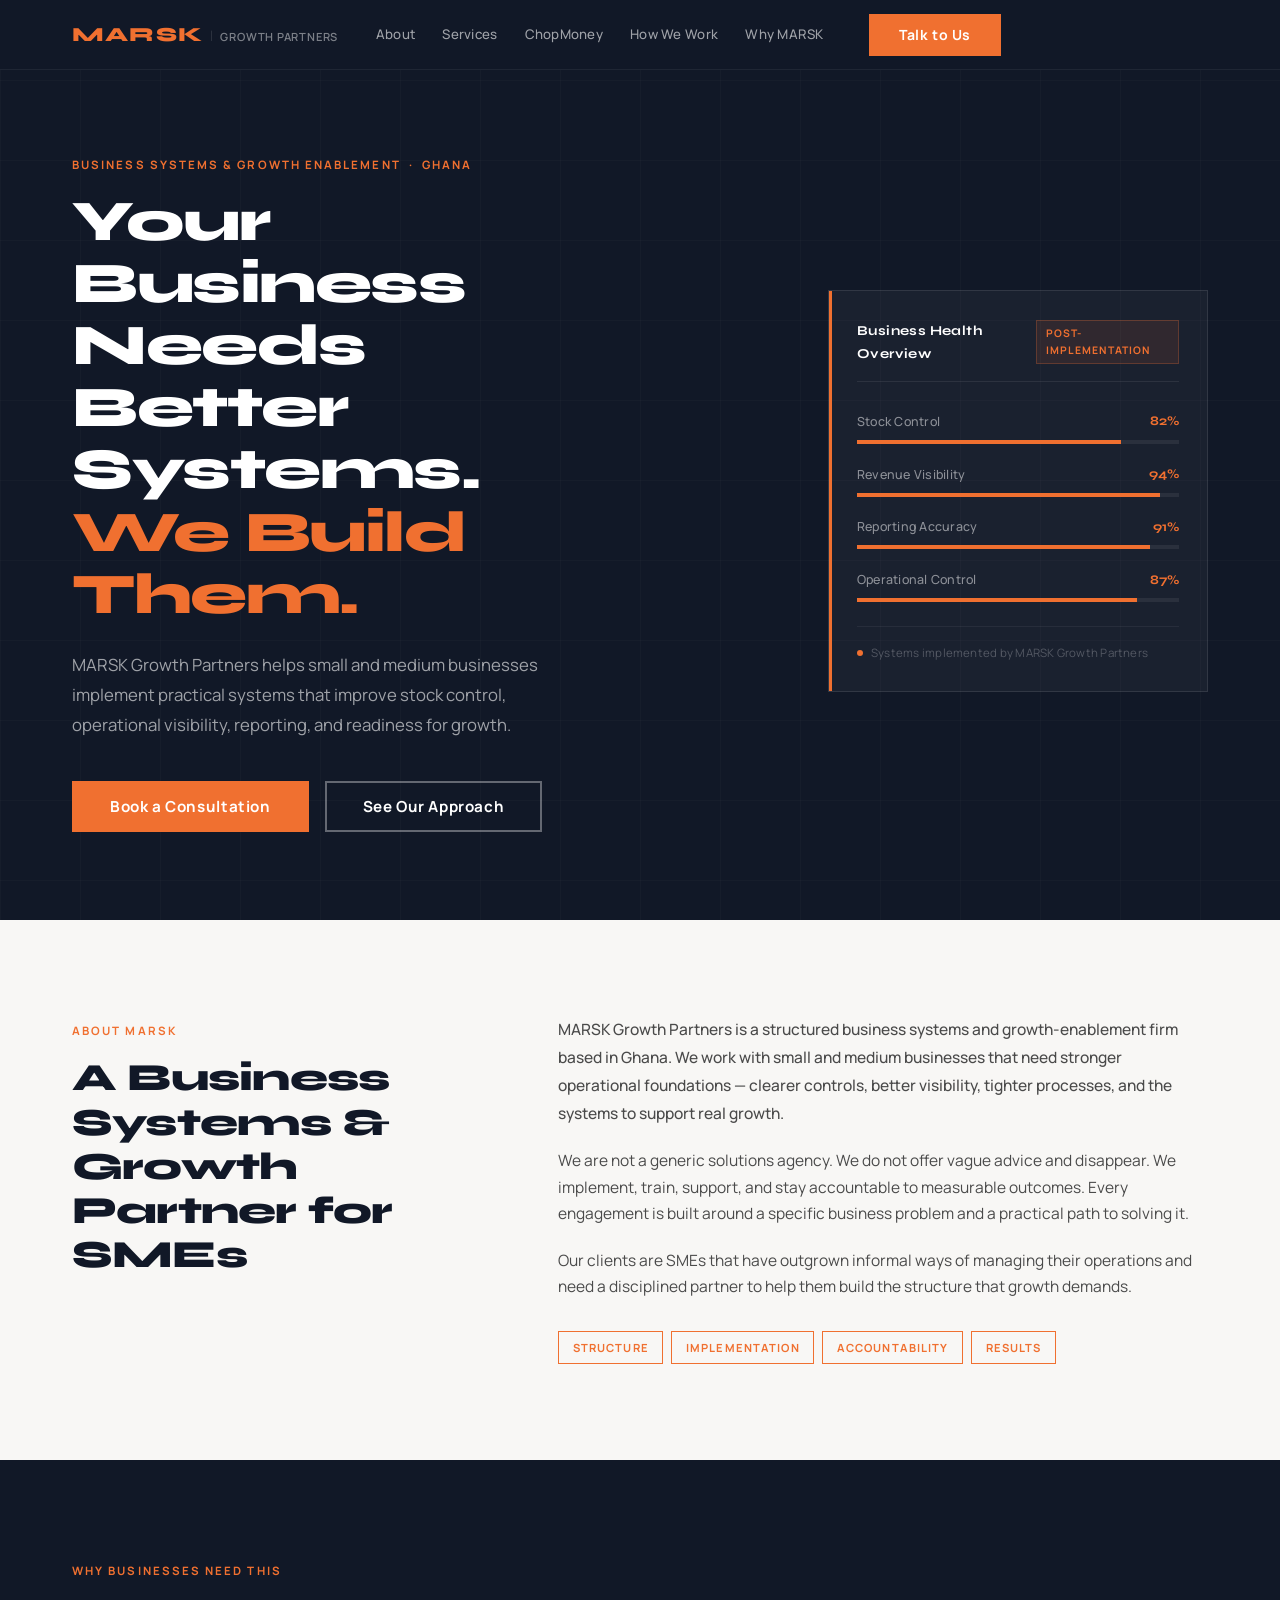
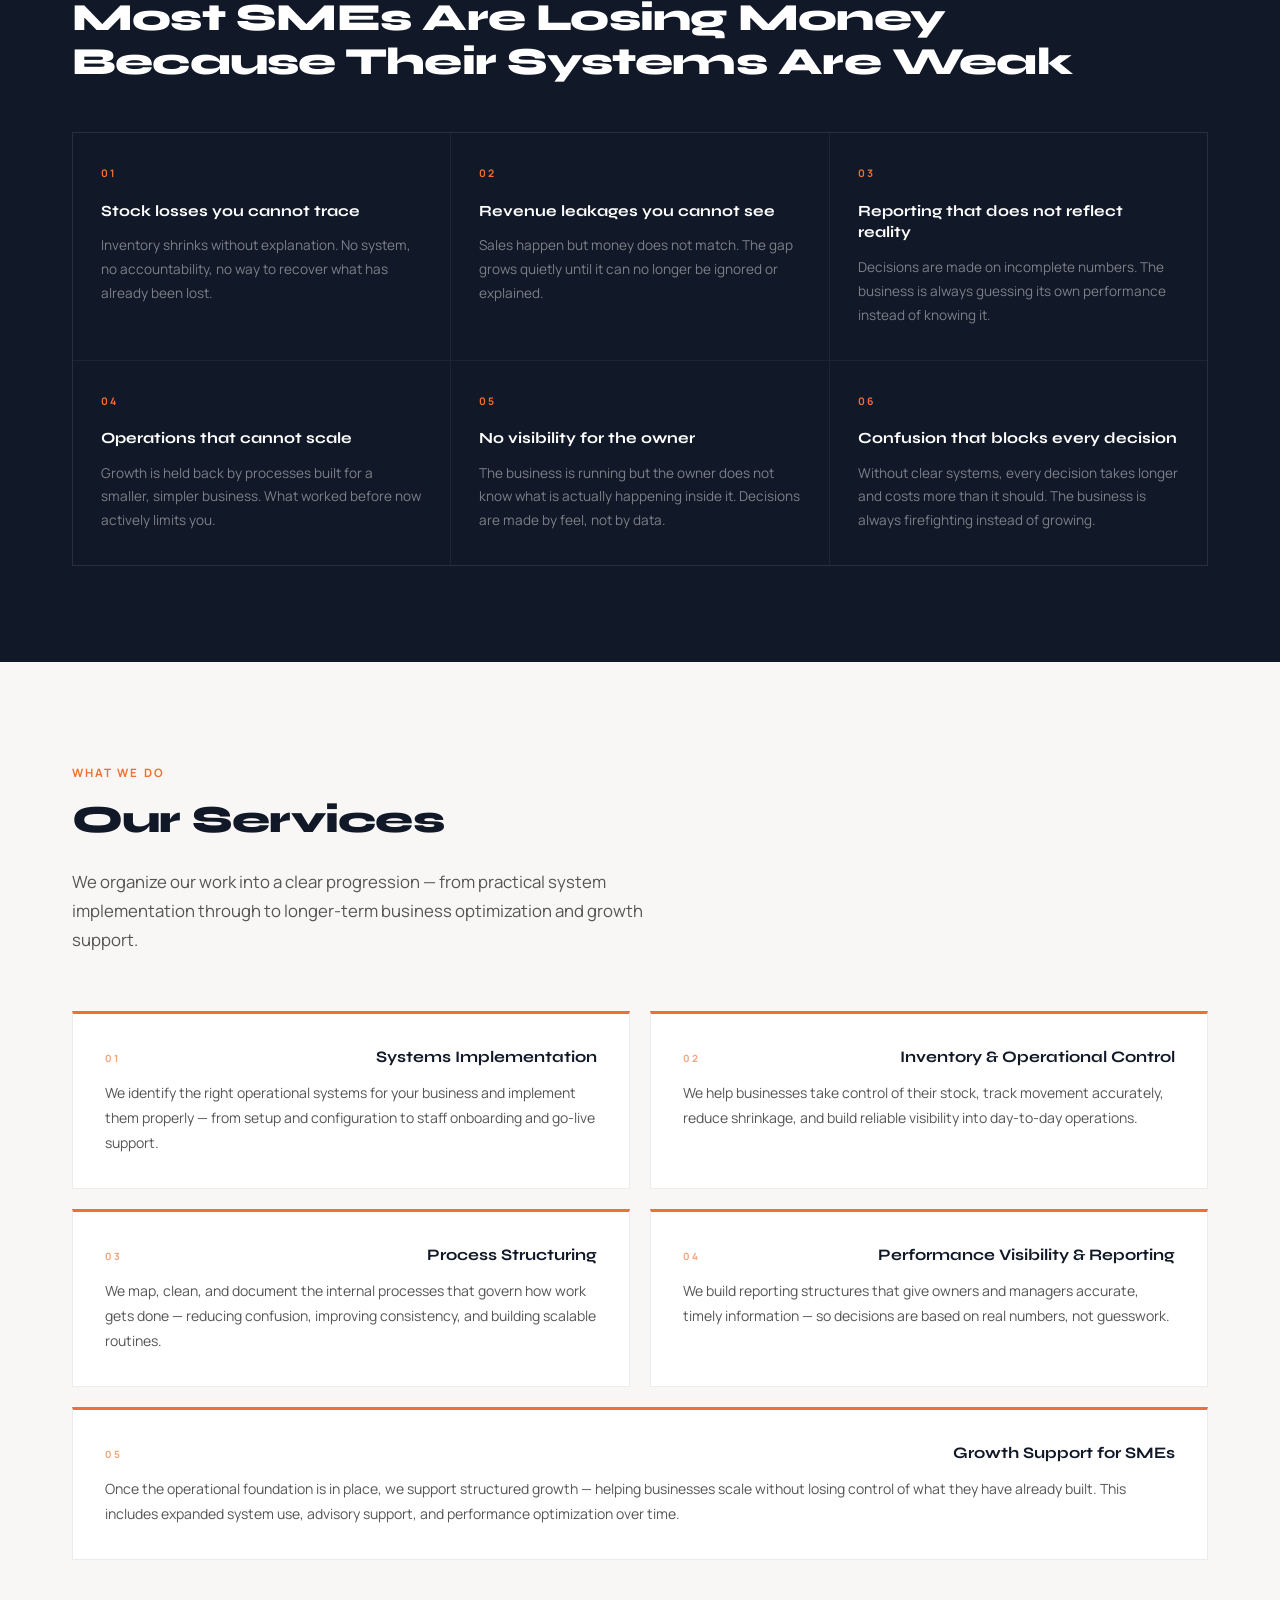
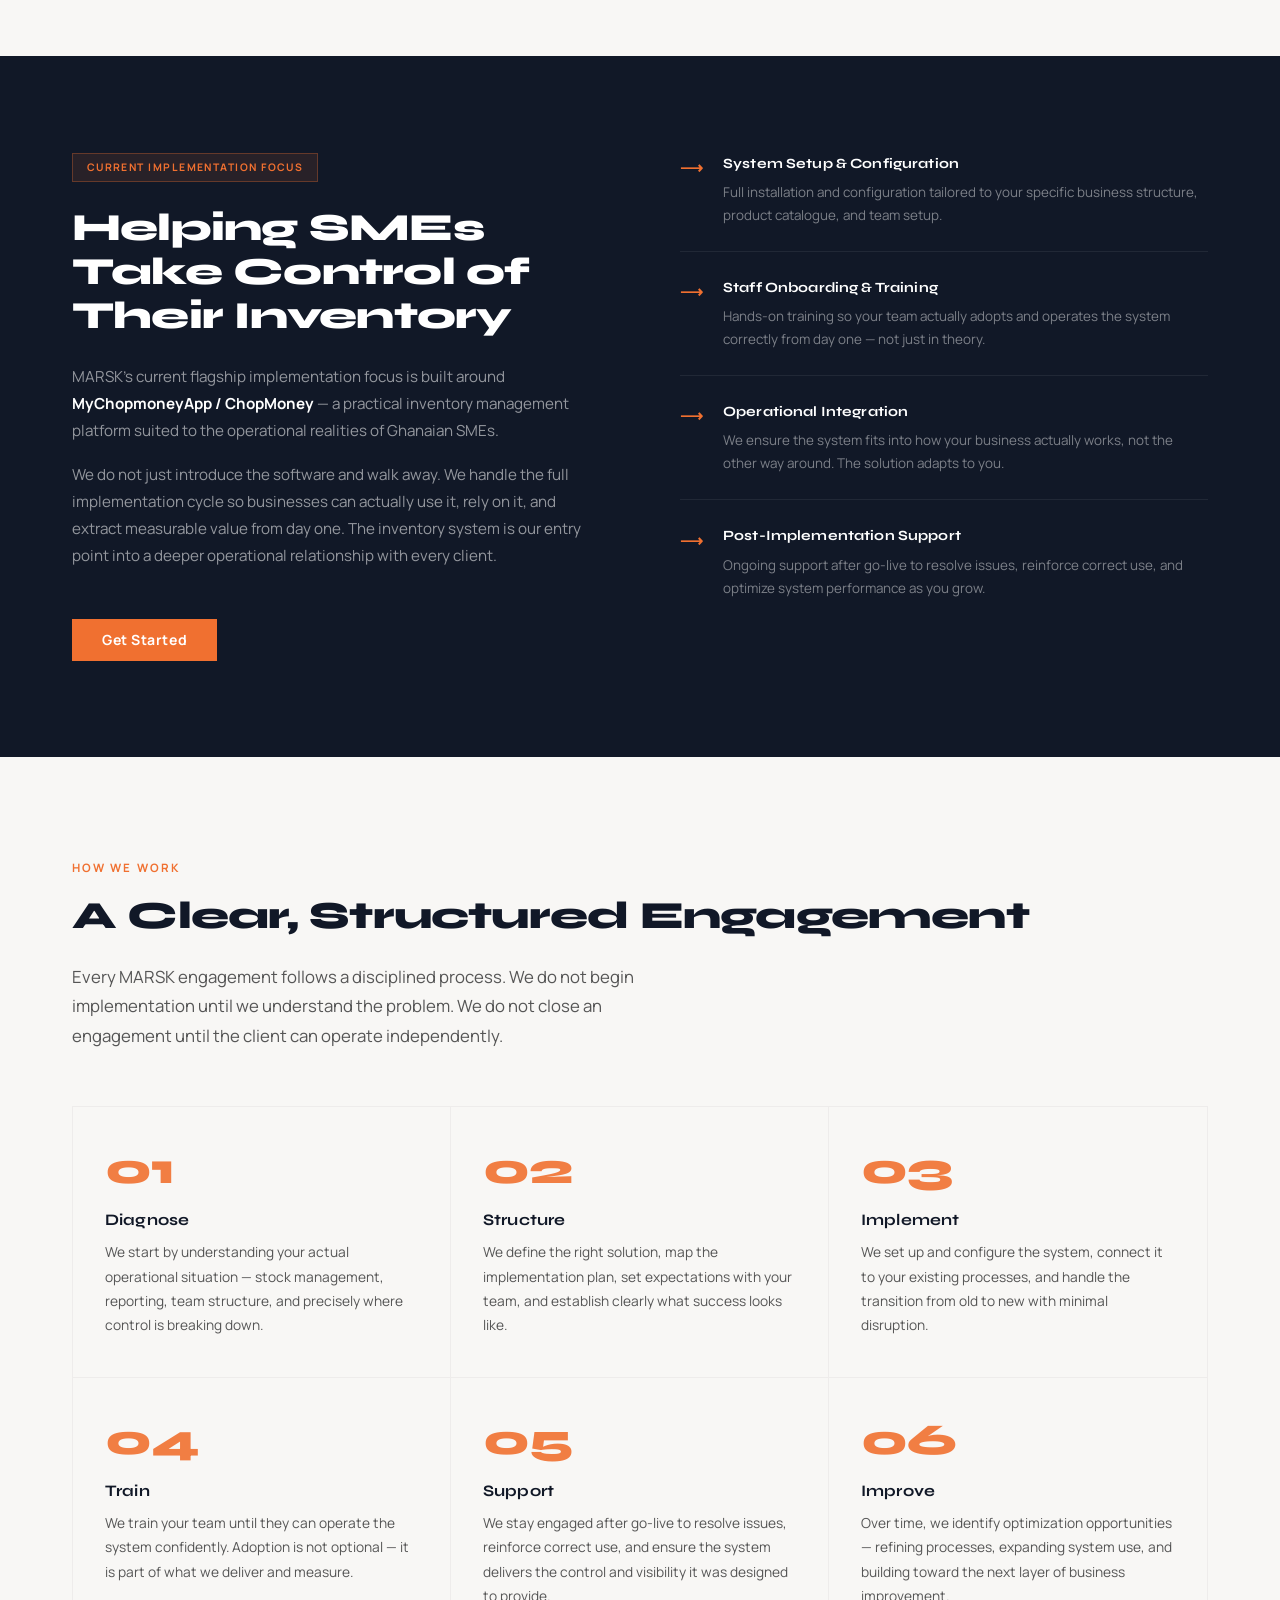
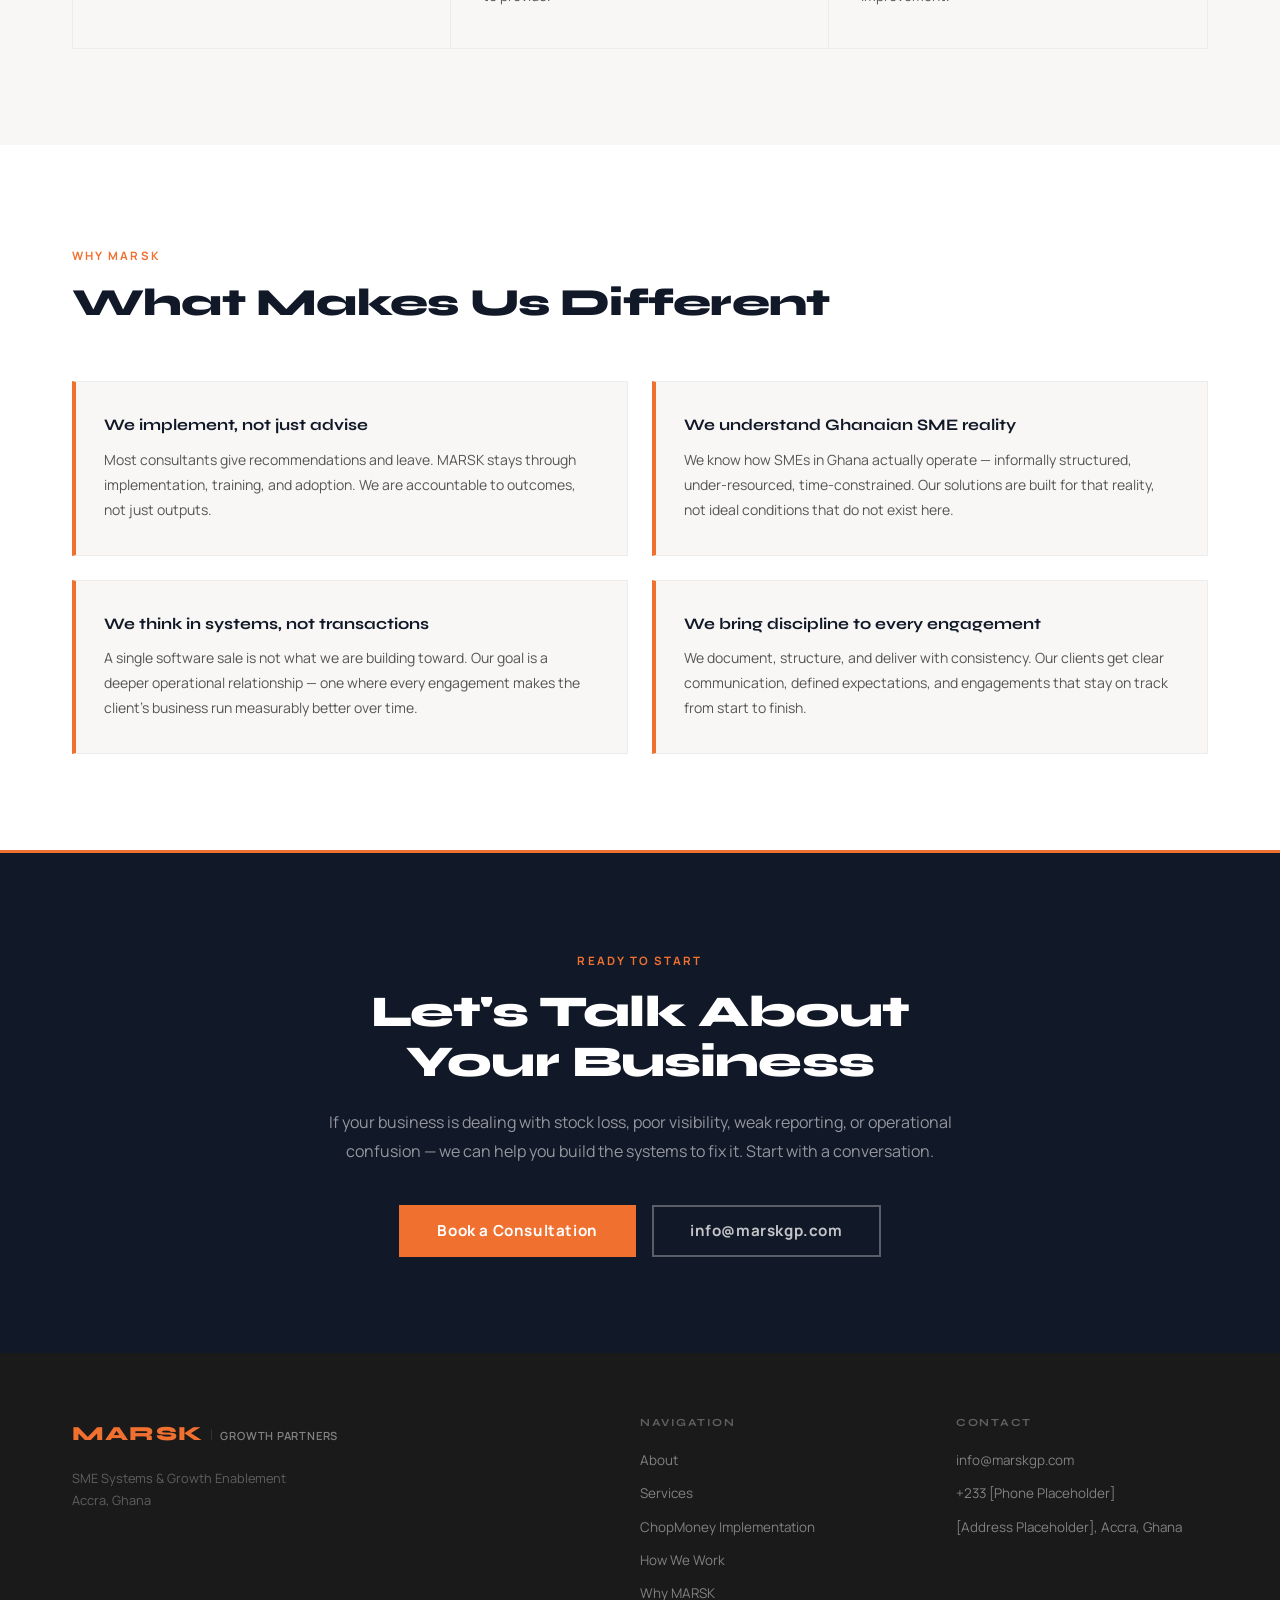
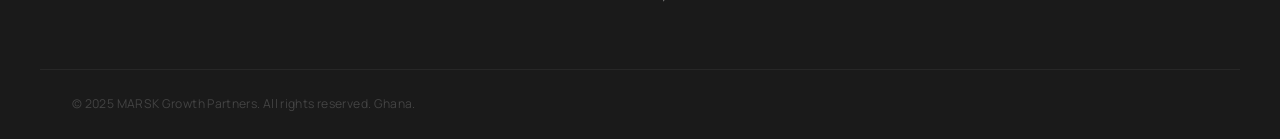
==== index.html @ 318f202c "Add files via upload" ====
<!DOCTYPE html>
<html lang="en">
<head>
  <meta charset="UTF-8" />
  <meta name="viewport" content="width=device-width, initial-scale=1.0" />
  <title>MARSK Growth Partners — Business Systems &amp; Growth Enablement for SMEs in Ghana</title>
  <meta name="description" content="MARSK Growth Partners helps SMEs in Ghana implement practical systems that improve stock control, operational visibility, reporting, and readiness for growth." />
  <link rel="preconnect" href="https://fonts.googleapis.com" />
  <link rel="preconnect" href="https://fonts.gstatic.com" crossorigin />
  <link href="https://fonts.googleapis.com/css2?family=Syne:wght@600;700;800&family=Manrope:wght@400;500;600;700&display=swap" rel="stylesheet" />
  <link rel="stylesheet" href="style.css" />
</head>
<body>

  <!-- ============================
       NAVIGATION
  ============================= -->
  <header class="nav" id="site-nav">
    <div class="container nav__inner">
      <a href="#" class="nav__logo" aria-label="MARSK Growth Partners home">
        <span class="logo-mark">MARSK</span>
        <span class="logo-rule">|</span>
        <span class="logo-sub">Growth Partners</span>
      </a>
      <nav aria-label="Main navigation">
        <ul class="nav__links" id="nav-links">
          <li><a href="#about">About</a></li>
          <li><a href="#services">Services</a></li>
          <li><a href="#flagship">ChopMoney</a></li>
          <li><a href="#process">How We Work</a></li>
          <li><a href="#why">Why MARSK</a></li>
          <li class="nav__links-cta-mobile"><a href="mailto:info@marskgp.com" class="btn btn--primary">Talk to Us</a></li>
        </ul>
      </nav>
      <a href="mailto:info@marskgp.com" class="btn btn--primary nav__cta-desktop">Talk to Us</a>
      <button class="nav__burger" id="nav-burger" aria-label="Toggle navigation" aria-expanded="false">
        <span></span><span></span><span></span>
      </button>
    </div>
  </header>

  <main>

    <!-- ============================
         HERO
    ============================= -->
    <section class="hero" id="home">
      <div class="container hero__container">
        <div class="hero__text">
          <p class="eyebrow eyebrow--light">Business Systems &amp; Growth Enablement &nbsp;·&nbsp; Ghana</p>
          <h1 class="hero__h1">Your Business Needs<br>Better Systems.<br><span class="text-orange">We Build Them.</span></h1>
          <p class="hero__sub">MARSK Growth Partners helps small and medium businesses implement practical systems that improve stock control, operational visibility, reporting, and readiness for growth.</p>
          <div class="hero__actions">
            <a href="mailto:info@marskgp.com" class="btn btn--primary btn--lg">Book a Consultation</a>
            <a href="#services" class="btn btn--outline btn--lg">See Our Approach</a>
          </div>
        </div>
        <div class="hero__visual" aria-hidden="true">
          <div class="dash-card">
            <div class="dash-card__header">
              <span class="dash-card__title">Business Health Overview</span>
              <span class="dash-card__tag">Post-Implementation</span>
            </div>
            <div class="dash-metrics">
              <div class="dash-metric">
                <div class="dash-metric__info">
                  <span class="dash-metric__label">Stock Control</span>
                  <span class="dash-metric__val">82%</span>
                </div>
                <div class="dash-metric__bar">
                  <div class="dash-metric__fill" style="--w: 82%"></div>
                </div>
              </div>
              <div class="dash-metric">
                <div class="dash-metric__info">
                  <span class="dash-metric__label">Revenue Visibility</span>
                  <span class="dash-metric__val">94%</span>
                </div>
                <div class="dash-metric__bar">
                  <div class="dash-metric__fill" style="--w: 94%"></div>
                </div>
              </div>
              <div class="dash-metric">
                <div class="dash-metric__info">
                  <span class="dash-metric__label">Reporting Accuracy</span>
                  <span class="dash-metric__val">91%</span>
                </div>
                <div class="dash-metric__bar">
                  <div class="dash-metric__fill" style="--w: 91%"></div>
                </div>
              </div>
              <div class="dash-metric">
                <div class="dash-metric__info">
                  <span class="dash-metric__label">Operational Control</span>
                  <span class="dash-metric__val">87%</span>
                </div>
                <div class="dash-metric__bar">
                  <div class="dash-metric__fill" style="--w: 87%"></div>
                </div>
              </div>
            </div>
            <div class="dash-card__footer">
              <span class="dot dot--orange"></span>
              Systems implemented by MARSK Growth Partners
            </div>
          </div>
        </div>
      </div>
    </section>

    <!-- ============================
         ABOUT
    ============================= -->
    <section class="section bg--off-white" id="about">
      <div class="container">
        <div class="split-grid">
          <div class="split-grid__left">
            <p class="eyebrow">About MARSK</p>
            <h2 class="section-h2">A Business Systems &amp; Growth Partner for SMEs</h2>
          </div>
          <div class="split-grid__right">
            <p class="body-lead">MARSK Growth Partners is a structured business systems and growth-enablement firm based in Ghana. We work with small and medium businesses that need stronger operational foundations — clearer controls, better visibility, tighter processes, and the systems to support real growth.</p>
            <p>We are not a generic solutions agency. We do not offer vague advice and disappear. We implement, train, support, and stay accountable to measurable outcomes. Every engagement is built around a specific business problem and a practical path to solving it.</p>
            <p>Our clients are SMEs that have outgrown informal ways of managing their operations and need a disciplined partner to help them build the structure that growth demands.</p>
            <div class="tag-row">
              <span class="tag">Structure</span>
              <span class="tag">Implementation</span>
              <span class="tag">Accountability</span>
              <span class="tag">Results</span>
            </div>
          </div>
        </div>
      </div>
    </section>

    <!-- ============================
         PAIN POINTS
    ============================= -->
    <section class="section bg--navy" id="pain">
      <div class="container">
        <p class="eyebrow eyebrow--light">Why Businesses Need This</p>
        <h2 class="section-h2 color--white">Most SMEs Are Losing Money<br>Because Their Systems Are Weak</h2>
        <div class="pain-grid">
          <div class="pain-card reveal-ready">
            <span class="pain-card__num">01</span>
            <h3>Stock losses you cannot trace</h3>
            <p>Inventory shrinks without explanation. No system, no accountability, no way to recover what has already been lost.</p>
          </div>
          <div class="pain-card reveal-ready">
            <span class="pain-card__num">02</span>
            <h3>Revenue leakages you cannot see</h3>
            <p>Sales happen but money does not match. The gap grows quietly until it can no longer be ignored or explained.</p>
          </div>
          <div class="pain-card reveal-ready">
            <span class="pain-card__num">03</span>
            <h3>Reporting that does not reflect reality</h3>
            <p>Decisions are made on incomplete numbers. The business is always guessing its own performance instead of knowing it.</p>
          </div>
          <div class="pain-card reveal-ready">
            <span class="pain-card__num">04</span>
            <h3>Operations that cannot scale</h3>
            <p>Growth is held back by processes built for a smaller, simpler business. What worked before now actively limits you.</p>
          </div>
          <div class="pain-card reveal-ready">
            <span class="pain-card__num">05</span>
            <h3>No visibility for the owner</h3>
            <p>The business is running but the owner does not know what is actually happening inside it. Decisions are made by feel, not by data.</p>
          </div>
          <div class="pain-card reveal-ready">
            <span class="pain-card__num">06</span>
            <h3>Confusion that blocks every decision</h3>
            <p>Without clear systems, every decision takes longer and costs more than it should. The business is always firefighting instead of growing.</p>
          </div>
        </div>
      </div>
    </section>

    <!-- ============================
         SERVICES
    ============================= -->
    <section class="section bg--off-white" id="services">
      <div class="container">
        <div class="section-header">
          <p class="eyebrow">What We Do</p>
          <h2 class="section-h2">Our Services</h2>
          <p class="section-intro">We organize our work into a clear progression — from practical system implementation through to longer-term business optimization and growth support.</p>
        </div>
        <div class="services-grid">
          <div class="service-card reveal-ready">
            <div class="service-card__top">
              <span class="service-card__num">01</span>
              <h3>Systems Implementation</h3>
            </div>
            <p>We identify the right operational systems for your business and implement them properly — from setup and configuration to staff onboarding and go-live support.</p>
          </div>
          <div class="service-card reveal-ready">
            <div class="service-card__top">
              <span class="service-card__num">02</span>
              <h3>Inventory &amp; Operational Control</h3>
            </div>
            <p>We help businesses take control of their stock, track movement accurately, reduce shrinkage, and build reliable visibility into day-to-day operations.</p>
          </div>
          <div class="service-card reveal-ready">
            <div class="service-card__top">
              <span class="service-card__num">03</span>
              <h3>Process Structuring</h3>
            </div>
            <p>We map, clean, and document the internal processes that govern how work gets done — reducing confusion, improving consistency, and building scalable routines.</p>
          </div>
          <div class="service-card reveal-ready">
            <div class="service-card__top">
              <span class="service-card__num">04</span>
              <h3>Performance Visibility &amp; Reporting</h3>
            </div>
            <p>We build reporting structures that give owners and managers accurate, timely information — so decisions are based on real numbers, not guesswork.</p>
          </div>
          <div class="service-card service-card--wide reveal-ready">
            <div class="service-card__top">
              <span class="service-card__num">05</span>
              <h3>Growth Support for SMEs</h3>
            </div>
            <p>Once the operational foundation is in place, we support structured growth — helping businesses scale without losing control of what they have already built. This includes expanded system use, advisory support, and performance optimization over time.</p>
          </div>
        </div>
      </div>
    </section>

    <!-- ============================
         FLAGSHIP / CHOPMONEY
    ============================= -->
    <section class="section bg--navy" id="flagship">
      <div class="container">
        <div class="flagship-grid">
          <div class="flagship-grid__left">
            <span class="badge">Current Implementation Focus</span>
            <h2 class="section-h2 color--white">Helping SMEs Take Control of Their Inventory</h2>
            <p class="color--muted">MARSK's current flagship implementation focus is built around <strong class="color--white">MyChopmoneyApp / ChopMoney</strong> — a practical inventory management platform suited to the operational realities of Ghanaian SMEs.</p>
            <p class="color--muted">We do not just introduce the software and walk away. We handle the full implementation cycle so businesses can actually use it, rely on it, and extract measurable value from day one. The inventory system is our entry point into a deeper operational relationship with every client.</p>
            <a href="mailto:info@marskgp.com" class="btn btn--primary" style="margin-top: 2rem; display: inline-block;">Get Started</a>
          </div>
          <div class="flagship-grid__right">
            <div class="feature-list">
              <div class="feature-item reveal-ready">
                <div class="feature-item__icon">&#10230;</div>
                <div class="feature-item__body">
                  <strong>System Setup &amp; Configuration</strong>
                  <p>Full installation and configuration tailored to your specific business structure, product catalogue, and team setup.</p>
                </div>
              </div>
              <div class="feature-item reveal-ready">
                <div class="feature-item__icon">&#10230;</div>
                <div class="feature-item__body">
                  <strong>Staff Onboarding &amp; Training</strong>
                  <p>Hands-on training so your team actually adopts and operates the system correctly from day one — not just in theory.</p>
                </div>
              </div>
              <div class="feature-item reveal-ready">
                <div class="feature-item__icon">&#10230;</div>
                <div class="feature-item__body">
                  <strong>Operational Integration</strong>
                  <p>We ensure the system fits into how your business actually works, not the other way around. The solution adapts to you.</p>
                </div>
              </div>
              <div class="feature-item reveal-ready">
                <div class="feature-item__icon">&#10230;</div>
                <div class="feature-item__body">
                  <strong>Post-Implementation Support</strong>
                  <p>Ongoing support after go-live to resolve issues, reinforce correct use, and optimize system performance as you grow.</p>
                </div>
              </div>
            </div>
          </div>
        </div>
      </div>
    </section>

    <!-- ============================
         HOW WE WORK
    ============================= -->
    <section class="section bg--off-white" id="process">
      <div class="container">
        <div class="section-header">
          <p class="eyebrow">How We Work</p>
          <h2 class="section-h2">A Clear, Structured Engagement</h2>
          <p class="section-intro">Every MARSK engagement follows a disciplined process. We do not begin implementation until we understand the problem. We do not close an engagement until the client can operate independently.</p>
        </div>
        <div class="process-steps">
          <div class="process-step reveal-ready">
            <div class="process-step__num">01</div>
            <div class="process-step__body">
              <h3>Diagnose</h3>
              <p>We start by understanding your actual operational situation — stock management, reporting, team structure, and precisely where control is breaking down.</p>
            </div>
          </div>
          <div class="process-step reveal-ready">
            <div class="process-step__num">02</div>
            <div class="process-step__body">
              <h3>Structure</h3>
              <p>We define the right solution, map the implementation plan, set expectations with your team, and establish clearly what success looks like.</p>
            </div>
          </div>
          <div class="process-step reveal-ready">
            <div class="process-step__num">03</div>
            <div class="process-step__body">
              <h3>Implement</h3>
              <p>We set up and configure the system, connect it to your existing processes, and handle the transition from old to new with minimal disruption.</p>
            </div>
          </div>
          <div class="process-step reveal-ready">
            <div class="process-step__num">04</div>
            <div class="process-step__body">
              <h3>Train</h3>
              <p>We train your team until they can operate the system confidently. Adoption is not optional — it is part of what we deliver and measure.</p>
            </div>
          </div>
          <div class="process-step reveal-ready">
            <div class="process-step__num">05</div>
            <div class="process-step__body">
              <h3>Support</h3>
              <p>We stay engaged after go-live to resolve issues, reinforce correct use, and ensure the system delivers the control and visibility it was designed to provide.</p>
            </div>
          </div>
          <div class="process-step reveal-ready">
            <div class="process-step__num">06</div>
            <div class="process-step__body">
              <h3>Improve</h3>
              <p>Over time, we identify optimization opportunities — refining processes, expanding system use, and building toward the next layer of business improvement.</p>
            </div>
          </div>
        </div>
      </div>
    </section>

    <!-- ============================
         WHY MARSK
    ============================= -->
    <section class="section bg--white" id="why">
      <div class="container">
        <div class="section-header">
          <p class="eyebrow">Why MARSK</p>
          <h2 class="section-h2">What Makes Us Different</h2>
        </div>
        <div class="why-grid">
          <div class="why-item reveal-ready">
            <h3>We implement, not just advise</h3>
            <p>Most consultants give recommendations and leave. MARSK stays through implementation, training, and adoption. We are accountable to outcomes, not just outputs.</p>
          </div>
          <div class="why-item reveal-ready">
            <h3>We understand Ghanaian SME reality</h3>
            <p>We know how SMEs in Ghana actually operate — informally structured, under-resourced, time-constrained. Our solutions are built for that reality, not ideal conditions that do not exist here.</p>
          </div>
          <div class="why-item reveal-ready">
            <h3>We think in systems, not transactions</h3>
            <p>A single software sale is not what we are building toward. Our goal is a deeper operational relationship — one where every engagement makes the client's business run measurably better over time.</p>
          </div>
          <div class="why-item reveal-ready">
            <h3>We bring discipline to every engagement</h3>
            <p>We document, structure, and deliver with consistency. Our clients get clear communication, defined expectations, and engagements that stay on track from start to finish.</p>
          </div>
        </div>
      </div>
    </section>

    <!-- ============================
         CTA
    ============================= -->
    <section class="section cta-section" id="contact">
      <div class="container">
        <div class="cta-block">
          <p class="eyebrow eyebrow--light">Ready to Start</p>
          <h2 class="cta-block__h2">Let's Talk About Your Business</h2>
          <p class="cta-block__sub">If your business is dealing with stock loss, poor visibility, weak reporting, or operational confusion — we can help you build the systems to fix it. Start with a conversation.</p>
          <div class="cta-block__actions">
            <a href="mailto:info@marskgp.com" class="btn btn--primary btn--lg">Book a Consultation</a>
            <a href="mailto:info@marskgp.com" class="btn btn--outline-light btn--lg">info@marskgp.com</a>
          </div>
        </div>
      </div>
    </section>

  </main>

  <!-- ============================
       FOOTER
  ============================= -->
  <footer class="footer">
    <div class="container footer__grid">
      <div class="footer__brand">
        <div class="footer__logo">
          <span class="logo-mark">MARSK</span>
          <span class="logo-rule">|</span>
          <span class="logo-sub">Growth Partners</span>
        </div>
        <p class="footer__tagline">SME Systems &amp; Growth Enablement<br>Accra, Ghana</p>
      </div>
      <div class="footer__col">
        <h4>Navigation</h4>
        <ul>
          <li><a href="#about">About</a></li>
          <li><a href="#services">Services</a></li>
          <li><a href="#flagship">ChopMoney Implementation</a></li>
          <li><a href="#process">How We Work</a></li>
          <li><a href="#why">Why MARSK</a></li>
        </ul>
      </div>
      <div class="footer__col">
        <h4>Contact</h4>
        <ul>
          <li><a href="mailto:info@marskgp.com">info@marskgp.com</a></li>
          <li>+233 [Phone Placeholder]</li>
          <li>[Address Placeholder], Accra, Ghana</li>
        </ul>
      </div>
    </div>
    <div class="footer__bottom">
      <div class="container">
        <p>&copy; 2025 MARSK Growth Partners. All rights reserved. Ghana.</p>
      </div>
    </div>
  </footer>

  <script src="main.js"></script>
</body>
</html>
---- style.css ----
/* ================================================================
   MARSK GROWTH PARTNERS — style.css
   Brand: Corporate · Direct · Disciplined · Ghana
   ================================================================ */

/* ──────────────────────────────────────────────────────────────
   1. VARIABLES
   ────────────────────────────────────────────────────────────── */
:root {
  /* Brand Colors */
  --orange:       #F07030;
  --orange-dark:  #d45e20;
  --blue:         #5B8EC7;
  --navy:         #111827;
  --near-black:   #1A1A1A;
  --off-white:    #F8F7F5;
  --white:        #FFFFFF;
  --light-gray:   #EEECEB;
  --mid-gray:     #AAAAAA;

  /* Typography */
  --font-display: 'Syne', sans-serif;
  --font-body:    'Manrope', sans-serif;

  /* Layout */
  --max-w:        1200px;
  --pad-h:        2rem;
  --sec-pad:      6rem;
  --nav-h:        70px;
}

/* ──────────────────────────────────────────────────────────────
   2. RESET & BASE
   ────────────────────────────────────────────────────────────── */
*, *::before, *::after {
  box-sizing: border-box;
  margin: 0;
  padding: 0;
}

html {
  scroll-behavior: smooth;
  font-size: 16px;
}

body {
  font-family: var(--font-body);
  color: var(--near-black);
  background: var(--off-white);
  line-height: 1.7;
  -webkit-font-smoothing: antialiased;
  -moz-osx-font-smoothing: grayscale;
}

img  { display: block; max-width: 100%; }
ul   { list-style: none; }
a    { text-decoration: none; color: inherit; }
button { cursor: pointer; border: none; background: none; font-family: inherit; }
strong { font-weight: 700; }

/* ──────────────────────────────────────────────────────────────
   3. LAYOUT UTILITIES
   ────────────────────────────────────────────────────────────── */
.container {
  max-width: var(--max-w);
  margin: 0 auto;
  padding: 0 var(--pad-h);
}

.section {
  padding: var(--sec-pad) 0;
}

/* Background helpers */
.bg--off-white { background-color: var(--off-white); }
.bg--white     { background-color: var(--white); }
.bg--navy      { background-color: var(--navy); }

/* Color helpers */
.color--white  { color: var(--white) !important; }
.color--muted  { color: rgba(255,255,255,0.55); }
.text-orange   { color: var(--orange); }

/* ──────────────────────────────────────────────────────────────
   4. TYPOGRAPHY
   ────────────────────────────────────────────────────────────── */
h1, h2, h3, h4 {
  font-family: var(--font-display);
  line-height: 1.15;
}

/* Eyebrow label — appears above section headings */
.eyebrow {
  display: inline-block;
  font-family: var(--font-body);
  font-size: 0.72rem;
  font-weight: 700;
  letter-spacing: 0.18em;
  text-transform: uppercase;
  color: var(--orange);
  margin-bottom: 1rem;
}

.eyebrow--light {
  color: var(--orange);
}

/* Section headings */
.section-h2 {
  font-size: clamp(1.75rem, 3vw, 2.75rem);
  font-weight: 800;
  color: var(--navy);
  margin-bottom: 1.5rem;
  letter-spacing: -0.02em;
}

/* Section intro paragraph */
.section-intro {
  max-width: 620px;
  color: #555;
  margin-bottom: 3rem;
  font-size: 1.05rem;
  line-height: 1.75;
}

/* Section header wrapper */
.section-header {
  margin-bottom: 3.5rem;
}

/* Lead paragraph */
.body-lead {
  font-size: 1.1rem;
  font-weight: 500;
  color: var(--near-black);
  margin-bottom: 1.25rem;
  line-height: 1.8;
}

/* ──────────────────────────────────────────────────────────────
   5. BUTTONS
   ────────────────────────────────────────────────────────────── */
.btn {
  display: inline-block;
  font-family: var(--font-body);
  font-size: 0.875rem;
  font-weight: 700;
  letter-spacing: 0.04em;
  padding: 0.75rem 1.75rem;
  border: 2px solid transparent;
  transition: background 0.18s ease, color 0.18s ease, border-color 0.18s ease;
  white-space: nowrap;
  cursor: pointer;
  line-height: 1;
}

.btn--primary {
  background: var(--orange);
  color: var(--white);
  border-color: var(--orange);
}

.btn--primary:hover {
  background: var(--orange-dark);
  border-color: var(--orange-dark);
}

/* Ghost — for dark backgrounds */
.btn--outline {
  background: transparent;
  color: var(--white);
  border-color: rgba(255,255,255,0.35);
}

.btn--outline:hover {
  border-color: var(--white);
  color: var(--white);
}

/* Light ghost — also for dark backgrounds */
.btn--outline-light {
  background: transparent;
  color: rgba(255,255,255,0.75);
  border-color: rgba(255,255,255,0.3);
}

.btn--outline-light:hover {
  border-color: rgba(255,255,255,0.65);
  color: var(--white);
}

.btn--lg {
  padding: 1rem 2.25rem;
  font-size: 0.95rem;
}

/* ──────────────────────────────────────────────────────────────
   6. NAVIGATION
   ────────────────────────────────────────────────────────────── */
.nav {
  position: fixed;
  top: 0; left: 0; right: 0;
  z-index: 900;
  height: var(--nav-h);
  background: var(--navy);
  border-bottom: 1px solid rgba(255,255,255,0.06);
  transition: box-shadow 0.25s ease;
}

.nav.scrolled {
  box-shadow: 0 4px 24px rgba(0,0,0,0.4);
}

.nav__inner {
  display: flex;
  align-items: center;
  height: 100%;
  gap: 1.5rem;
}

/* Wordmark */
.nav__logo {
  display: flex;
  align-items: baseline;
  gap: 0.45rem;
  flex-shrink: 0;
  transition: opacity 0.2s;
}

.nav__logo:hover {
  opacity: 0.85;
}

.logo-mark {
  font-family: var(--font-display);
  font-size: 1.25rem;
  font-weight: 800;
  color: var(--orange);
  letter-spacing: 0.06em;
}

.logo-rule {
  color: rgba(255,255,255,0.18);
  font-weight: 200;
  font-size: 0.9rem;
  line-height: 1;
}

.logo-sub {
  font-family: var(--font-body);
  font-size: 0.7rem;
  font-weight: 600;
  color: rgba(255,255,255,0.45);
  letter-spacing: 0.07em;
  text-transform: uppercase;
}

/* Nav links */
.nav__links {
  display: flex;
  align-items: center;
  gap: 0;
  margin-left: auto;
}

.nav__links li a {
  font-size: 0.83rem;
  font-weight: 500;
  color: rgba(255,255,255,0.6);
  padding: 0.5rem 0.85rem;
  transition: color 0.2s;
  letter-spacing: 0.02em;
  display: block;
}

.nav__links li a:hover,
.nav__links li a.active {
  color: var(--white);
}

.nav__links li a.active {
  color: var(--orange);
}

.nav__links-cta-mobile {
  display: none;
}

.nav__cta-desktop {
  flex-shrink: 0;
  margin-left: 0.5rem;
}

/* Burger button */
.nav__burger {
  display: none;
  flex-direction: column;
  justify-content: center;
  gap: 5px;
  padding: 6px;
  margin-left: auto;
  flex-shrink: 0;
}

.nav__burger span {
  display: block;
  width: 22px;
  height: 2px;
  background: rgba(255,255,255,0.8);
  transition: transform 0.25s ease, opacity 0.25s ease;
}

.nav__burger.open span:nth-child(1) {
  transform: rotate(45deg) translate(4px, 5px);
}

.nav__burger.open span:nth-child(2) {
  opacity: 0;
}

.nav__burger.open span:nth-child(3) {
  transform: rotate(-45deg) translate(4px, -5px);
}

/* ──────────────────────────────────────────────────────────────
   7. HERO
   ────────────────────────────────────────────────────────────── */
.hero {
  background-color: var(--navy);
  padding-top: calc(var(--nav-h) + 5rem);
  padding-bottom: 5.5rem;
  position: relative;
  overflow: hidden;
}

/* Orange top stripe */
.hero::before {
  content: '';
  position: absolute;
  top: 0; left: 0; right: 0;
  height: 3px;
  background: var(--orange);
}

/* Subtle background texture */
.hero::after {
  content: '';
  position: absolute;
  top: 0; left: 0; right: 0; bottom: 0;
  background-image:
    linear-gradient(rgba(255,255,255,0.02) 1px, transparent 1px),
    linear-gradient(90deg, rgba(255,255,255,0.02) 1px, transparent 1px);
  background-size: 80px 80px;
  pointer-events: none;
}

.hero__container {
  display: grid;
  grid-template-columns: 1.1fr 0.9fr;
  gap: 4rem;
  align-items: center;
  position: relative;
  z-index: 1;
}

.hero__h1 {
  font-size: clamp(2.25rem, 4.5vw, 3.85rem);
  font-weight: 800;
  color: var(--white);
  line-height: 1.08;
  margin-bottom: 1.5rem;
  letter-spacing: -0.025em;
}

.hero__sub {
  color: rgba(255,255,255,0.6);
  font-size: 1.05rem;
  line-height: 1.8;
  margin-bottom: 2.5rem;
  max-width: 520px;
}

.hero__actions {
  display: flex;
  gap: 1rem;
  flex-wrap: wrap;
}

/* ── Dashboard Card ── */
.hero__visual {
  display: flex;
  justify-content: flex-end;
  align-items: center;
}

.dash-card {
  background: rgba(255,255,255,0.04);
  border: 1px solid rgba(255,255,255,0.1);
  padding: 1.75rem;
  width: 100%;
  max-width: 380px;
  position: relative;
}

/* Accent left bar */
.dash-card::before {
  content: '';
  position: absolute;
  top: 0; left: 0; bottom: 0;
  width: 3px;
  background: var(--orange);
}

.dash-card__header {
  display: flex;
  justify-content: space-between;
  align-items: center;
  margin-bottom: 1.75rem;
  padding-bottom: 1rem;
  border-bottom: 1px solid rgba(255,255,255,0.08);
}

.dash-card__title {
  font-family: var(--font-display);
  font-size: 0.85rem;
  font-weight: 700;
  color: var(--white);
  letter-spacing: 0.03em;
}

.dash-card__tag {
  font-size: 0.65rem;
  font-weight: 700;
  letter-spacing: 0.1em;
  text-transform: uppercase;
  color: var(--orange);
  background: rgba(240,112,48,0.1);
  padding: 0.2rem 0.55rem;
  border: 1px solid rgba(240,112,48,0.25);
}

.dash-metrics {
  display: flex;
  flex-direction: column;
  gap: 1.2rem;
}

.dash-metric__info {
  display: flex;
  justify-content: space-between;
  align-items: center;
  margin-bottom: 0.45rem;
}

.dash-metric__label {
  font-size: 0.78rem;
  font-weight: 500;
  color: rgba(255,255,255,0.5);
  letter-spacing: 0.02em;
}

.dash-metric__val {
  font-family: var(--font-display);
  font-size: 0.82rem;
  font-weight: 700;
  color: var(--orange);
}

.dash-metric__bar {
  height: 4px;
  background: rgba(255,255,255,0.07);
  overflow: hidden;
}

.dash-metric__fill {
  height: 100%;
  width: 0;
  background: var(--orange);
  animation: bar-grow 1.4s cubic-bezier(0.25, 0.46, 0.45, 0.94) forwards;
  animation-delay: 0.3s;
}

/* Use inline --w variable for each bar */
.dash-metric:nth-child(1) .dash-metric__fill { animation-delay: 0.4s; }
.dash-metric:nth-child(2) .dash-metric__fill { animation-delay: 0.6s; }
.dash-metric:nth-child(3) .dash-metric__fill { animation-delay: 0.8s; }
.dash-metric:nth-child(4) .dash-metric__fill { animation-delay: 1.0s; }

@keyframes bar-grow {
  from { width: 0; }
  to   { width: var(--w); }
}

.dash-card__footer {
  margin-top: 1.5rem;
  padding-top: 1rem;
  border-top: 1px solid rgba(255,255,255,0.06);
  font-size: 0.72rem;
  color: rgba(255,255,255,0.25);
  display: flex;
  align-items: center;
  gap: 0.5rem;
  letter-spacing: 0.02em;
}

.dot {
  width: 6px;
  height: 6px;
  border-radius: 50%;
  flex-shrink: 0;
}

.dot--orange { background: var(--orange); }

/* ──────────────────────────────────────────────────────────────
   8. ABOUT
   ────────────────────────────────────────────────────────────── */
.split-grid {
  display: grid;
  grid-template-columns: 1fr 1.6fr;
  gap: 5rem;
  align-items: start;
}

.split-grid__left .section-h2 {
  position: sticky;
  top: calc(var(--nav-h) + 2rem);
}

.split-grid__right p {
  margin-bottom: 1.25rem;
  color: #4a4a4a;
  font-size: 0.97rem;
}

/* Tag strip */
.tag-row {
  display: flex;
  flex-wrap: wrap;
  gap: 0.5rem;
  margin-top: 2rem;
}

.tag {
  display: inline-block;
  font-size: 0.7rem;
  font-weight: 700;
  letter-spacing: 0.1em;
  text-transform: uppercase;
  padding: 0.35rem 0.85rem;
  border: 1.5px solid var(--orange);
  color: var(--orange);
}

/* ──────────────────────────────────────────────────────────────
   9. PAIN CARDS
   ────────────────────────────────────────────────────────────── */
.pain-grid {
  display: grid;
  grid-template-columns: repeat(3, 1fr);
  gap: 1px;
  background: rgba(255,255,255,0.05);
  margin-top: 3rem;
  border: 1px solid rgba(255,255,255,0.05);
}

.pain-card {
  padding: 2rem 1.75rem;
  background: var(--navy);
  transition: background 0.2s;
}

.pain-card:hover {
  background: rgba(255,255,255,0.03);
}

.pain-card__num {
  display: block;
  font-family: var(--font-body);
  font-size: 0.65rem;
  font-weight: 700;
  letter-spacing: 0.18em;
  color: var(--orange);
  margin-bottom: 1.1rem;
  text-transform: uppercase;
}

.pain-card h3 {
  font-size: 0.97rem;
  font-weight: 700;
  color: var(--white);
  margin-bottom: 0.75rem;
  line-height: 1.4;
}

.pain-card p {
  font-size: 0.85rem;
  color: rgba(255,255,255,0.45);
  line-height: 1.75;
}

/* ──────────────────────────────────────────────────────────────
   10. SERVICES
   ────────────────────────────────────────────────────────────── */
.services-grid {
  display: grid;
  grid-template-columns: repeat(2, 1fr);
  gap: 1.25rem;
}

.service-card {
  background: var(--white);
  border: 1px solid var(--light-gray);
  border-top: 3px solid var(--orange);
  padding: 2rem;
  transition: box-shadow 0.2s ease, transform 0.2s ease;
}

.service-card:hover {
  box-shadow: 0 6px 28px rgba(0,0,0,0.08);
  transform: translateY(-2px);
}

.service-card--wide {
  grid-column: span 2;
}

.service-card__top {
  display: flex;
  align-items: flex-start;
  justify-content: space-between;
  gap: 1rem;
  margin-bottom: 0.85rem;
}

.service-card__num {
  font-family: var(--font-body);
  font-size: 0.62rem;
  font-weight: 700;
  letter-spacing: 0.16em;
  color: var(--orange);
  opacity: 0.65;
  flex-shrink: 0;
  margin-top: 0.25rem;
}

.service-card h3 {
  font-size: 1rem;
  font-weight: 700;
  color: var(--navy);
  line-height: 1.35;
}

.service-card p {
  font-size: 0.875rem;
  color: #555;
  line-height: 1.78;
}

/* ──────────────────────────────────────────────────────────────
   11. FLAGSHIP / CHOPMONEY
   ────────────────────────────────────────────────────────────── */
.flagship-grid {
  display: grid;
  grid-template-columns: 1fr 1fr;
  gap: 5rem;
  align-items: start;
}

.badge {
  display: inline-block;
  font-size: 0.65rem;
  font-weight: 700;
  letter-spacing: 0.14em;
  text-transform: uppercase;
  color: var(--orange);
  background: rgba(240,112,48,0.1);
  border: 1px solid rgba(240,112,48,0.3);
  padding: 0.3rem 0.85rem;
  margin-bottom: 1.5rem;
}

.flagship-grid__left p {
  margin-bottom: 1.1rem;
  line-height: 1.78;
  font-size: 0.95rem;
}

/* Feature list (flagship right column) */
.feature-list {
  display: flex;
  flex-direction: column;
}

.feature-item {
  display: flex;
  gap: 1.25rem;
  padding: 1.5rem 0;
  border-bottom: 1px solid rgba(255,255,255,0.07);
}

.feature-item:first-child {
  padding-top: 0;
}

.feature-item:last-child {
  border-bottom: none;
}

.feature-item__icon {
  color: var(--orange);
  font-size: 1rem;
  flex-shrink: 0;
  margin-top: 0.15rem;
  font-weight: 700;
}

.feature-item__body strong {
  display: block;
  font-family: var(--font-display);
  font-size: 0.88rem;
  font-weight: 700;
  color: var(--white);
  margin-bottom: 0.35rem;
  letter-spacing: 0.01em;
}

.feature-item__body p {
  font-size: 0.84rem;
  color: rgba(255,255,255,0.45);
  line-height: 1.7;
}

/* ──────────────────────────────────────────────────────────────
   12. PROCESS STEPS
   ────────────────────────────────────────────────────────────── */
.process-steps {
  display: grid;
  grid-template-columns: repeat(3, 1fr);
  border: 1px solid var(--light-gray);
}

.process-step {
  padding: 2.5rem 2rem;
  border-right: 1px solid var(--light-gray);
  border-bottom: 1px solid var(--light-gray);
  position: relative;
  transition: background 0.2s;
}

.process-step:hover {
  background: var(--white);
}

/* Remove right border on last col, remove bottom border on last row */
.process-step:nth-child(3n)   { border-right: none; }
.process-step:nth-child(n+4)  { border-bottom: none; }

.process-step__num {
  font-family: var(--font-display);
  font-size: 2.75rem;
  font-weight: 800;
  color: var(--orange);
  line-height: 1;
  margin-bottom: 1.25rem;
  letter-spacing: -0.03em;
  opacity: 0.9;
}

.process-step__body h3 {
  font-size: 1rem;
  font-weight: 700;
  color: var(--navy);
  margin-bottom: 0.7rem;
  letter-spacing: 0.01em;
}

.process-step__body p {
  font-size: 0.86rem;
  color: #555;
  line-height: 1.75;
}

/* ──────────────────────────────────────────────────────────────
   13. WHY MARSK
   ────────────────────────────────────────────────────────────── */
.why-grid {
  display: grid;
  grid-template-columns: repeat(2, 1fr);
  gap: 1.5rem;
}

.why-item {
  padding: 2rem 2rem 2rem 1.75rem;
  background: var(--off-white);
  border: 1px solid var(--light-gray);
  border-left: 4px solid var(--orange);
  transition: box-shadow 0.2s ease;
}

.why-item:hover {
  box-shadow: 0 4px 20px rgba(0,0,0,0.07);
}

.why-item h3 {
  font-size: 1rem;
  font-weight: 700;
  color: var(--navy);
  margin-bottom: 0.75rem;
  line-height: 1.35;
}

.why-item p {
  font-size: 0.875rem;
  color: #555;
  line-height: 1.78;
}

/* ──────────────────────────────────────────────────────────────
   14. CTA SECTION
   ────────────────────────────────────────────────────────────── */
.cta-section {
  background: var(--navy);
  position: relative;
}

/* Orange top stripe */
.cta-section::before {
  content: '';
  position: absolute;
  top: 0; left: 0; right: 0;
  height: 3px;
  background: var(--orange);
}

.cta-block {
  max-width: 660px;
  margin: 0 auto;
  text-align: center;
}

.cta-block__h2 {
  font-size: clamp(1.9rem, 3.5vw, 2.75rem);
  font-weight: 800;
  color: var(--white);
  margin-bottom: 1.25rem;
  letter-spacing: -0.02em;
}

.cta-block__sub {
  color: rgba(255,255,255,0.55);
  font-size: 1rem;
  line-height: 1.8;
  margin-bottom: 2.5rem;
}

.cta-block__actions {
  display: flex;
  gap: 1rem;
  justify-content: center;
  flex-wrap: wrap;
}

/* ──────────────────────────────────────────────────────────────
   15. FOOTER
   ────────────────────────────────────────────────────────────── */
.footer {
  background: var(--near-black);
}

.footer__grid {
  display: grid;
  grid-template-columns: 2fr 1fr 1fr;
  gap: 4rem;
  padding-top: 4rem;
  padding-bottom: 4rem;
  border-bottom: 1px solid rgba(255,255,255,0.06);
}

.footer__logo {
  display: flex;
  align-items: baseline;
  gap: 0.45rem;
  margin-bottom: 1rem;
}

.footer__tagline {
  font-size: 0.8rem;
  color: rgba(255,255,255,0.3);
  line-height: 1.75;
}

.footer__col h4 {
  font-family: var(--font-display);
  font-size: 0.68rem;
  font-weight: 700;
  letter-spacing: 0.14em;
  text-transform: uppercase;
  color: rgba(255,255,255,0.3);
  margin-bottom: 1.25rem;
}

.footer__col ul {
  display: flex;
  flex-direction: column;
  gap: 0.65rem;
}

.footer__col ul li {
  font-size: 0.84rem;
  color: rgba(255,255,255,0.45);
}

.footer__col ul li a {
  color: rgba(255,255,255,0.45);
  transition: color 0.2s;
}

.footer__col ul li a:hover {
  color: var(--orange);
}

.footer__bottom {
  padding: 1.5rem 0;
}

.footer__bottom p {
  font-size: 0.76rem;
  color: rgba(255,255,255,0.18);
  letter-spacing: 0.03em;
}

/* ──────────────────────────────────────────────────────────────
   16. SCROLL REVEAL
   ────────────────────────────────────────────────────────────── */
.reveal-ready {
  opacity: 0;
  transform: translateY(18px);
  transition: opacity 0.55s ease, transform 0.55s ease;
}

.reveal-ready.revealed {
  opacity: 1;
  transform: translateY(0);
}

/* Stagger delays for grid children */
.pain-card.reveal-ready:nth-child(2),
.service-card.reveal-ready:nth-child(2),
.why-item.reveal-ready:nth-child(2),
.process-step.reveal-ready:nth-child(2) { transition-delay: 0.08s; }

.pain-card.reveal-ready:nth-child(3),
.service-card.reveal-ready:nth-child(3),
.why-item.reveal-ready:nth-child(3),
.process-step.reveal-ready:nth-child(3) { transition-delay: 0.16s; }

.pain-card.reveal-ready:nth-child(4),
.service-card.reveal-ready:nth-child(4),
.why-item.reveal-ready:nth-child(4),
.process-step.reveal-ready:nth-child(4) { transition-delay: 0.24s; }

.pain-card.reveal-ready:nth-child(5),
.process-step.reveal-ready:nth-child(5) { transition-delay: 0.32s; }

.pain-card.reveal-ready:nth-child(6),
.process-step.reveal-ready:nth-child(6) { transition-delay: 0.40s; }

/* ──────────────────────────────────────────────────────────────
   17. RESPONSIVE — TABLET (≤1024px)
   ────────────────────────────────────────────────────────────── */
@media (max-width: 1024px) {
  :root { --sec-pad: 5rem; }

  .hero__container {
    grid-template-columns: 1fr;
    gap: 3.5rem;
  }

  .hero__visual {
    justify-content: flex-start;
  }

  .dash-card {
    max-width: 460px;
  }

  .split-grid {
    grid-template-columns: 1fr;
    gap: 2rem;
  }

  .split-grid__left .section-h2 {
    position: static;
  }

  .flagship-grid {
    grid-template-columns: 1fr;
    gap: 3rem;
  }

  .footer__grid {
    grid-template-columns: 1fr 1fr;
    gap: 2.5rem;
  }

  .footer__brand {
    grid-column: 1 / -1;
  }
}

/* ──────────────────────────────────────────────────────────────
   18. RESPONSIVE — MOBILE (≤768px)
   ────────────────────────────────────────────────────────────── */
@media (max-width: 768px) {
  :root {
    --sec-pad: 4rem;
    --pad-h: 1.25rem;
  }

  /* Mobile nav */
  .nav__links {
    display: none;
    position: fixed;
    top: var(--nav-h);
    left: 0; right: 0;
    background: var(--navy);
    flex-direction: column;
    align-items: stretch;
    padding: 0.5rem 0 1.5rem;
    border-top: 1px solid rgba(255,255,255,0.08);
    box-shadow: 0 12px 40px rgba(0,0,0,0.4);
    z-index: 899;
  }

  .nav__links.open {
    display: flex;
  }

  .nav__links li a {
    padding: 0.9rem 1.25rem;
    font-size: 0.95rem;
    border-bottom: 1px solid rgba(255,255,255,0.05);
    color: rgba(255,255,255,0.7);
  }

  .nav__links li:last-child a {
    border-bottom: none;
  }

  .nav__links-cta-mobile {
    display: list-item;
    padding: 1rem 1.25rem 0;
  }

  .nav__links-cta-mobile a {
    display: block;
    text-align: center;
    border-bottom: none !important;
    padding: 0.75rem !important;
  }

  .nav__cta-desktop {
    display: none;
  }

  .nav__burger {
    display: flex;
  }

  /* Hero */
  .hero {
    padding-top: calc(var(--nav-h) + 3rem);
    padding-bottom: 3.5rem;
  }

  .hero__h1 {
    font-size: 2.2rem;
    margin-bottom: 1.25rem;
  }

  .hero__sub {
    font-size: 0.97rem;
  }

  .hero__actions {
    flex-direction: column;
  }

  .hero__actions .btn {
    width: 100%;
    text-align: center;
  }

  /* Pain grid — 2 columns on tablet */
  .pain-grid {
    grid-template-columns: repeat(2, 1fr);
  }

  /* Services — single col */
  .services-grid {
    grid-template-columns: 1fr;
  }

  .service-card--wide {
    grid-column: span 1;
  }

  /* Process — vertical single col */
  .process-steps {
    grid-template-columns: 1fr;
    border: none;
    gap: 0;
  }

  .process-step {
    border: none;
    border-bottom: 1px solid var(--light-gray);
    border-left: 3px solid var(--orange);
    padding: 1.5rem 1.5rem 1.5rem 1.75rem;
  }

  .process-step:last-child { border-bottom: none; }
  .process-step:nth-child(3n) { border-right: none; }
  .process-step:nth-child(n+4) { border-bottom: 1px solid var(--light-gray); }
  .process-step:last-child { border-bottom: none; }

  /* Why grid — single col */
  .why-grid {
    grid-template-columns: 1fr;
  }

  /* CTA */
  .cta-block__actions {
    flex-direction: column;
    align-items: stretch;
  }

  .cta-block__actions .btn {
    text-align: center;
  }

  /* Footer */
  .footer__grid {
    grid-template-columns: 1fr;
    gap: 2rem;
    padding-top: 3rem;
    padding-bottom: 3rem;
  }

  .footer__brand { grid-column: 1; }
}

/* ──────────────────────────────────────────────────────────────
   19. RESPONSIVE — SMALL MOBILE (≤480px)
   ────────────────────────────────────────────────────────────── */
@media (max-width: 480px) {
  .pain-grid {
    grid-template-columns: 1fr;
  }

  .dash-card {
    display: none; /* Hide metrics card on very small screens to keep hero clean */
  }

  .hero {
    padding-top: calc(var(--nav-h) + 2.5rem);
    padding-bottom: 3rem;
  }

  .hero__h1 {
    font-size: 1.95rem;
  }

  .section-h2 {
    font-size: 1.65rem;
  }
}
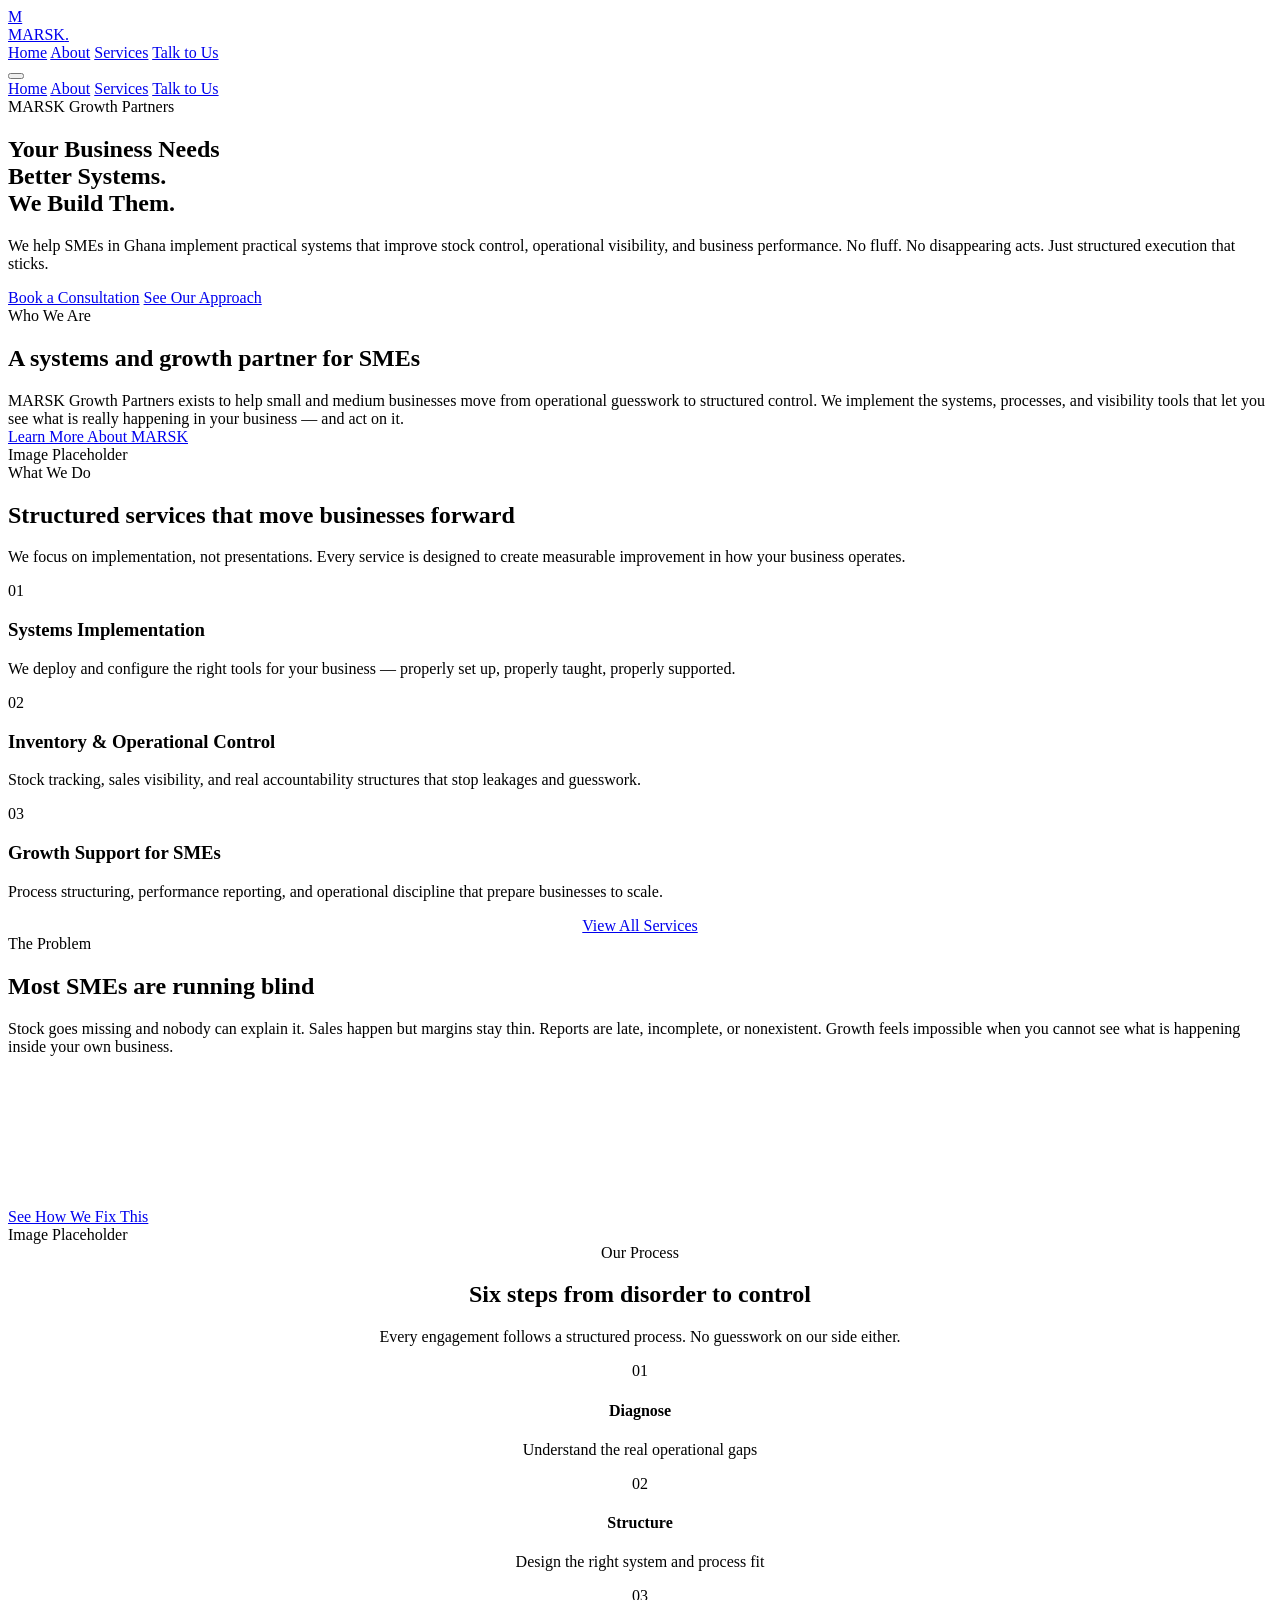
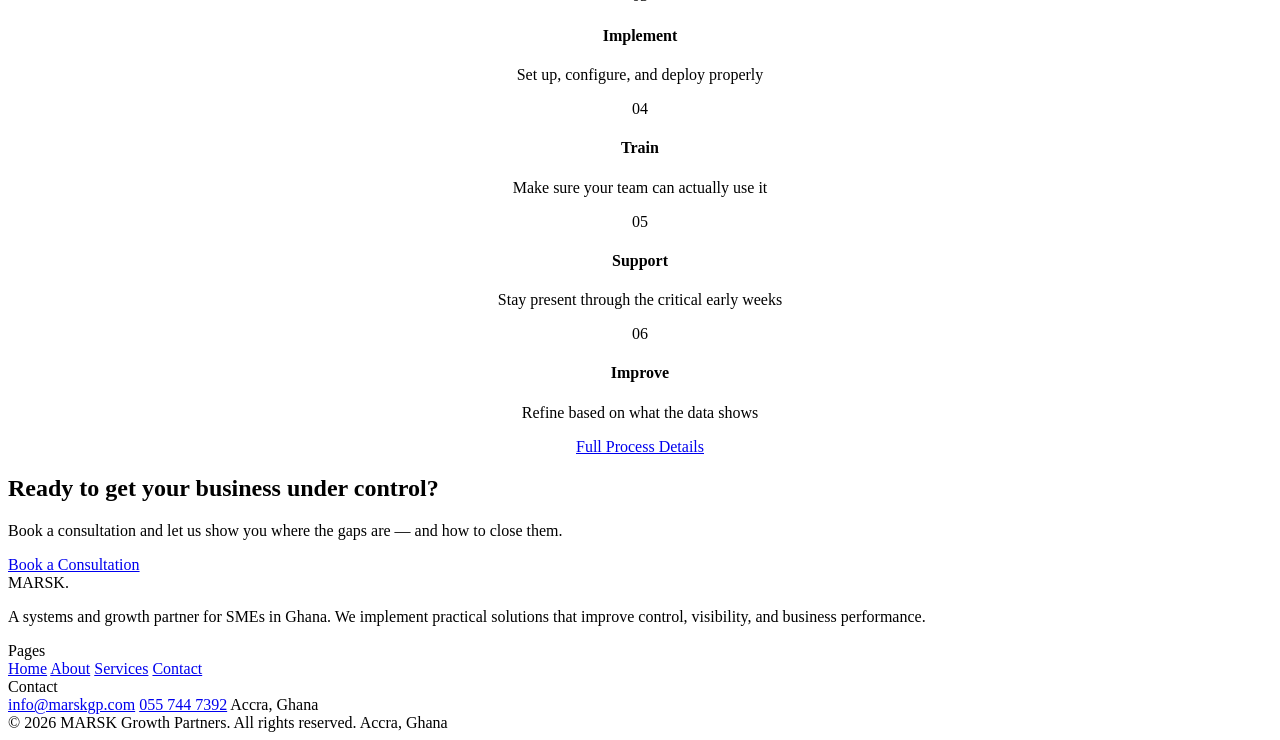
==== commit 1ea81929: "Add files via upload" ====
--- a/index.html
+++ b/index.html
@@ -1,424 +1,252 @@
 <!DOCTYPE html>
 <html lang="en">
 <head>
-  <meta charset="UTF-8" />
-  <meta name="viewport" content="width=device-width, initial-scale=1.0" />
-  <title>MARSK Growth Partners — Business Systems &amp; Growth Enablement for SMEs in Ghana</title>
-  <meta name="description" content="MARSK Growth Partners helps SMEs in Ghana implement practical systems that improve stock control, operational visibility, reporting, and readiness for growth." />
-  <link rel="preconnect" href="https://fonts.googleapis.com" />
-  <link rel="preconnect" href="https://fonts.gstatic.com" crossorigin />
-  <link href="https://fonts.googleapis.com/css2?family=Syne:wght@600;700;800&family=Manrope:wght@400;500;600;700&display=swap" rel="stylesheet" />
-  <link rel="stylesheet" href="style.css" />
+  <meta charset="UTF-8">
+  <meta name="viewport" content="width=device-width, initial-scale=1.0">
+  <title>MARSK Growth Partners — Systems That Give SMEs Control, Visibility, and Growth</title>
+  <meta name="description" content="MARSK Growth Partners helps SMEs in Ghana implement practical systems that improve control, visibility, accountability, and growth.">
+  <link rel="stylesheet" href="css/styles.css">
 </head>
 <body>
 
-  <!-- ============================
-       NAVIGATION
-  ============================= -->
-  <header class="nav" id="site-nav">
+  <!-- ========== NAVIGATION ========== -->
+  <nav class="nav">
     <div class="container nav__inner">
-      <a href="#" class="nav__logo" aria-label="MARSK Growth Partners home">
-        <span class="logo-mark">MARSK</span>
-        <span class="logo-rule">|</span>
-        <span class="logo-sub">Growth Partners</span>
+      <a href="index.html" class="nav__brand">
+        <div class="nav__logo">M</div>
+        <span>MARSK<span class="accent">.</span></span>
       </a>
-      <nav aria-label="Main navigation">
-        <ul class="nav__links" id="nav-links">
-          <li><a href="#about">About</a></li>
-          <li><a href="#services">Services</a></li>
-          <li><a href="#flagship">ChopMoney</a></li>
-          <li><a href="#process">How We Work</a></li>
-          <li><a href="#why">Why MARSK</a></li>
-          <li class="nav__links-cta-mobile"><a href="mailto:info@marskgp.com" class="btn btn--primary">Talk to Us</a></li>
-        </ul>
-      </nav>
-      <a href="mailto:info@marskgp.com" class="btn btn--primary nav__cta-desktop">Talk to Us</a>
-      <button class="nav__burger" id="nav-burger" aria-label="Toggle navigation" aria-expanded="false">
-        <span></span><span></span><span></span>
+
+      <div class="nav__links">
+        <a href="index.html">Home</a>
+        <a href="about.html">About</a>
+        <a href="services.html">Services</a>
+        <a href="contact.html" class="nav__cta">Talk to Us</a>
+      </div>
+
+      <button class="nav__toggle" aria-label="Menu">
+        <span></span>
+        <span></span>
+        <span></span>
       </button>
     </div>
-  </header>
-
-  <main>
-
-    <!-- ============================
-         HERO
-    ============================= -->
-    <section class="hero" id="home">
-      <div class="container hero__container">
-        <div class="hero__text">
-          <p class="eyebrow eyebrow--light">Business Systems &amp; Growth Enablement &nbsp;·&nbsp; Ghana</p>
-          <h1 class="hero__h1">Your Business Needs<br>Better Systems.<br><span class="text-orange">We Build Them.</span></h1>
-          <p class="hero__sub">MARSK Growth Partners helps small and medium businesses implement practical systems that improve stock control, operational visibility, reporting, and readiness for growth.</p>
-          <div class="hero__actions">
-            <a href="mailto:info@marskgp.com" class="btn btn--primary btn--lg">Book a Consultation</a>
-            <a href="#services" class="btn btn--outline btn--lg">See Our Approach</a>
-          </div>
-        </div>
-        <div class="hero__visual" aria-hidden="true">
-          <div class="dash-card">
-            <div class="dash-card__header">
-              <span class="dash-card__title">Business Health Overview</span>
-              <span class="dash-card__tag">Post-Implementation</span>
-            </div>
-            <div class="dash-metrics">
-              <div class="dash-metric">
-                <div class="dash-metric__info">
-                  <span class="dash-metric__label">Stock Control</span>
-                  <span class="dash-metric__val">82%</span>
-                </div>
-                <div class="dash-metric__bar">
-                  <div class="dash-metric__fill" style="--w: 82%"></div>
-                </div>
-              </div>
-              <div class="dash-metric">
-                <div class="dash-metric__info">
-                  <span class="dash-metric__label">Revenue Visibility</span>
-                  <span class="dash-metric__val">94%</span>
-                </div>
-                <div class="dash-metric__bar">
-                  <div class="dash-metric__fill" style="--w: 94%"></div>
-                </div>
-              </div>
-              <div class="dash-metric">
-                <div class="dash-metric__info">
-                  <span class="dash-metric__label">Reporting Accuracy</span>
-                  <span class="dash-metric__val">91%</span>
-                </div>
-                <div class="dash-metric__bar">
-                  <div class="dash-metric__fill" style="--w: 91%"></div>
-                </div>
-              </div>
-              <div class="dash-metric">
-                <div class="dash-metric__info">
-                  <span class="dash-metric__label">Operational Control</span>
-                  <span class="dash-metric__val">87%</span>
-                </div>
-                <div class="dash-metric__bar">
-                  <div class="dash-metric__fill" style="--w: 87%"></div>
-                </div>
-              </div>
-            </div>
-            <div class="dash-card__footer">
-              <span class="dot dot--orange"></span>
-              Systems implemented by MARSK Growth Partners
-            </div>
-          </div>
-        </div>
-      </div>
-    </section>
-
-    <!-- ============================
-         ABOUT
-    ============================= -->
-    <section class="section bg--off-white" id="about">
-      <div class="container">
-        <div class="split-grid">
-          <div class="split-grid__left">
-            <p class="eyebrow">About MARSK</p>
-            <h2 class="section-h2">A Business Systems &amp; Growth Partner for SMEs</h2>
-          </div>
-          <div class="split-grid__right">
-            <p class="body-lead">MARSK Growth Partners is a structured business systems and growth-enablement firm based in Ghana. We work with small and medium businesses that need stronger operational foundations — clearer controls, better visibility, tighter processes, and the systems to support real growth.</p>
-            <p>We are not a generic solutions agency. We do not offer vague advice and disappear. We implement, train, support, and stay accountable to measurable outcomes. Every engagement is built around a specific business problem and a practical path to solving it.</p>
-            <p>Our clients are SMEs that have outgrown informal ways of managing their operations and need a disciplined partner to help them build the structure that growth demands.</p>
-            <div class="tag-row">
-              <span class="tag">Structure</span>
-              <span class="tag">Implementation</span>
-              <span class="tag">Accountability</span>
-              <span class="tag">Results</span>
-            </div>
-          </div>
-        </div>
-      </div>
-    </section>
-
-    <!-- ============================
-         PAIN POINTS
-    ============================= -->
-    <section class="section bg--navy" id="pain">
-      <div class="container">
-        <p class="eyebrow eyebrow--light">Why Businesses Need This</p>
-        <h2 class="section-h2 color--white">Most SMEs Are Losing Money<br>Because Their Systems Are Weak</h2>
-        <div class="pain-grid">
-          <div class="pain-card reveal-ready">
-            <span class="pain-card__num">01</span>
-            <h3>Stock losses you cannot trace</h3>
-            <p>Inventory shrinks without explanation. No system, no accountability, no way to recover what has already been lost.</p>
-          </div>
-          <div class="pain-card reveal-ready">
-            <span class="pain-card__num">02</span>
-            <h3>Revenue leakages you cannot see</h3>
-            <p>Sales happen but money does not match. The gap grows quietly until it can no longer be ignored or explained.</p>
-          </div>
-          <div class="pain-card reveal-ready">
-            <span class="pain-card__num">03</span>
-            <h3>Reporting that does not reflect reality</h3>
-            <p>Decisions are made on incomplete numbers. The business is always guessing its own performance instead of knowing it.</p>
-          </div>
-          <div class="pain-card reveal-ready">
-            <span class="pain-card__num">04</span>
-            <h3>Operations that cannot scale</h3>
-            <p>Growth is held back by processes built for a smaller, simpler business. What worked before now actively limits you.</p>
-          </div>
-          <div class="pain-card reveal-ready">
-            <span class="pain-card__num">05</span>
-            <h3>No visibility for the owner</h3>
-            <p>The business is running but the owner does not know what is actually happening inside it. Decisions are made by feel, not by data.</p>
-          </div>
-          <div class="pain-card reveal-ready">
-            <span class="pain-card__num">06</span>
-            <h3>Confusion that blocks every decision</h3>
-            <p>Without clear systems, every decision takes longer and costs more than it should. The business is always firefighting instead of growing.</p>
-          </div>
-        </div>
-      </div>
-    </section>
-
-    <!-- ============================
-         SERVICES
-    ============================= -->
-    <section class="section bg--off-white" id="services">
-      <div class="container">
-        <div class="section-header">
-          <p class="eyebrow">What We Do</p>
-          <h2 class="section-h2">Our Services</h2>
-          <p class="section-intro">We organize our work into a clear progression — from practical system implementation through to longer-term business optimization and growth support.</p>
-        </div>
-        <div class="services-grid">
-          <div class="service-card reveal-ready">
-            <div class="service-card__top">
-              <span class="service-card__num">01</span>
-              <h3>Systems Implementation</h3>
-            </div>
-            <p>We identify the right operational systems for your business and implement them properly — from setup and configuration to staff onboarding and go-live support.</p>
-          </div>
-          <div class="service-card reveal-ready">
-            <div class="service-card__top">
-              <span class="service-card__num">02</span>
-              <h3>Inventory &amp; Operational Control</h3>
-            </div>
-            <p>We help businesses take control of their stock, track movement accurately, reduce shrinkage, and build reliable visibility into day-to-day operations.</p>
-          </div>
-          <div class="service-card reveal-ready">
-            <div class="service-card__top">
-              <span class="service-card__num">03</span>
-              <h3>Process Structuring</h3>
-            </div>
-            <p>We map, clean, and document the internal processes that govern how work gets done — reducing confusion, improving consistency, and building scalable routines.</p>
-          </div>
-          <div class="service-card reveal-ready">
-            <div class="service-card__top">
-              <span class="service-card__num">04</span>
-              <h3>Performance Visibility &amp; Reporting</h3>
-            </div>
-            <p>We build reporting structures that give owners and managers accurate, timely information — so decisions are based on real numbers, not guesswork.</p>
-          </div>
-          <div class="service-card service-card--wide reveal-ready">
-            <div class="service-card__top">
-              <span class="service-card__num">05</span>
-              <h3>Growth Support for SMEs</h3>
-            </div>
-            <p>Once the operational foundation is in place, we support structured growth — helping businesses scale without losing control of what they have already built. This includes expanded system use, advisory support, and performance optimization over time.</p>
-          </div>
-        </div>
-      </div>
-    </section>
-
-    <!-- ============================
-         FLAGSHIP / CHOPMONEY
-    ============================= -->
-    <section class="section bg--navy" id="flagship">
-      <div class="container">
-        <div class="flagship-grid">
-          <div class="flagship-grid__left">
-            <span class="badge">Current Implementation Focus</span>
-            <h2 class="section-h2 color--white">Helping SMEs Take Control of Their Inventory</h2>
-            <p class="color--muted">MARSK's current flagship implementation focus is built around <strong class="color--white">MyChopmoneyApp / ChopMoney</strong> — a practical inventory management platform suited to the operational realities of Ghanaian SMEs.</p>
-            <p class="color--muted">We do not just introduce the software and walk away. We handle the full implementation cycle so businesses can actually use it, rely on it, and extract measurable value from day one. The inventory system is our entry point into a deeper operational relationship with every client.</p>
-            <a href="mailto:info@marskgp.com" class="btn btn--primary" style="margin-top: 2rem; display: inline-block;">Get Started</a>
-          </div>
-          <div class="flagship-grid__right">
-            <div class="feature-list">
-              <div class="feature-item reveal-ready">
-                <div class="feature-item__icon">&#10230;</div>
-                <div class="feature-item__body">
-                  <strong>System Setup &amp; Configuration</strong>
-                  <p>Full installation and configuration tailored to your specific business structure, product catalogue, and team setup.</p>
-                </div>
-              </div>
-              <div class="feature-item reveal-ready">
-                <div class="feature-item__icon">&#10230;</div>
-                <div class="feature-item__body">
-                  <strong>Staff Onboarding &amp; Training</strong>
-                  <p>Hands-on training so your team actually adopts and operates the system correctly from day one — not just in theory.</p>
-                </div>
-              </div>
-              <div class="feature-item reveal-ready">
-                <div class="feature-item__icon">&#10230;</div>
-                <div class="feature-item__body">
-                  <strong>Operational Integration</strong>
-                  <p>We ensure the system fits into how your business actually works, not the other way around. The solution adapts to you.</p>
-                </div>
-              </div>
-              <div class="feature-item reveal-ready">
-                <div class="feature-item__icon">&#10230;</div>
-                <div class="feature-item__body">
-                  <strong>Post-Implementation Support</strong>
-                  <p>Ongoing support after go-live to resolve issues, reinforce correct use, and optimize system performance as you grow.</p>
-                </div>
-              </div>
-            </div>
-          </div>
-        </div>
-      </div>
-    </section>
-
-    <!-- ============================
-         HOW WE WORK
-    ============================= -->
-    <section class="section bg--off-white" id="process">
-      <div class="container">
-        <div class="section-header">
-          <p class="eyebrow">How We Work</p>
-          <h2 class="section-h2">A Clear, Structured Engagement</h2>
-          <p class="section-intro">Every MARSK engagement follows a disciplined process. We do not begin implementation until we understand the problem. We do not close an engagement until the client can operate independently.</p>
-        </div>
-        <div class="process-steps">
-          <div class="process-step reveal-ready">
-            <div class="process-step__num">01</div>
-            <div class="process-step__body">
-              <h3>Diagnose</h3>
-              <p>We start by understanding your actual operational situation — stock management, reporting, team structure, and precisely where control is breaking down.</p>
-            </div>
-          </div>
-          <div class="process-step reveal-ready">
-            <div class="process-step__num">02</div>
-            <div class="process-step__body">
-              <h3>Structure</h3>
-              <p>We define the right solution, map the implementation plan, set expectations with your team, and establish clearly what success looks like.</p>
-            </div>
-          </div>
-          <div class="process-step reveal-ready">
-            <div class="process-step__num">03</div>
-            <div class="process-step__body">
-              <h3>Implement</h3>
-              <p>We set up and configure the system, connect it to your existing processes, and handle the transition from old to new with minimal disruption.</p>
-            </div>
-          </div>
-          <div class="process-step reveal-ready">
-            <div class="process-step__num">04</div>
-            <div class="process-step__body">
-              <h3>Train</h3>
-              <p>We train your team until they can operate the system confidently. Adoption is not optional — it is part of what we deliver and measure.</p>
-            </div>
-          </div>
-          <div class="process-step reveal-ready">
-            <div class="process-step__num">05</div>
-            <div class="process-step__body">
-              <h3>Support</h3>
-              <p>We stay engaged after go-live to resolve issues, reinforce correct use, and ensure the system delivers the control and visibility it was designed to provide.</p>
-            </div>
-          </div>
-          <div class="process-step reveal-ready">
-            <div class="process-step__num">06</div>
-            <div class="process-step__body">
-              <h3>Improve</h3>
-              <p>Over time, we identify optimization opportunities — refining processes, expanding system use, and building toward the next layer of business improvement.</p>
-            </div>
-          </div>
-        </div>
-      </div>
-    </section>
-
-    <!-- ============================
-         WHY MARSK
-    ============================= -->
-    <section class="section bg--white" id="why">
-      <div class="container">
-        <div class="section-header">
-          <p class="eyebrow">Why MARSK</p>
-          <h2 class="section-h2">What Makes Us Different</h2>
-        </div>
-        <div class="why-grid">
-          <div class="why-item reveal-ready">
-            <h3>We implement, not just advise</h3>
-            <p>Most consultants give recommendations and leave. MARSK stays through implementation, training, and adoption. We are accountable to outcomes, not just outputs.</p>
-          </div>
-          <div class="why-item reveal-ready">
-            <h3>We understand Ghanaian SME reality</h3>
-            <p>We know how SMEs in Ghana actually operate — informally structured, under-resourced, time-constrained. Our solutions are built for that reality, not ideal conditions that do not exist here.</p>
-          </div>
-          <div class="why-item reveal-ready">
-            <h3>We think in systems, not transactions</h3>
-            <p>A single software sale is not what we are building toward. Our goal is a deeper operational relationship — one where every engagement makes the client's business run measurably better over time.</p>
-          </div>
-          <div class="why-item reveal-ready">
-            <h3>We bring discipline to every engagement</h3>
-            <p>We document, structure, and deliver with consistency. Our clients get clear communication, defined expectations, and engagements that stay on track from start to finish.</p>
-          </div>
-        </div>
-      </div>
-    </section>
-
-    <!-- ============================
-         CTA
-    ============================= -->
-    <section class="section cta-section" id="contact">
-      <div class="container">
-        <div class="cta-block">
-          <p class="eyebrow eyebrow--light">Ready to Start</p>
-          <h2 class="cta-block__h2">Let's Talk About Your Business</h2>
-          <p class="cta-block__sub">If your business is dealing with stock loss, poor visibility, weak reporting, or operational confusion — we can help you build the systems to fix it. Start with a conversation.</p>
-          <div class="cta-block__actions">
-            <a href="mailto:info@marskgp.com" class="btn btn--primary btn--lg">Book a Consultation</a>
-            <a href="mailto:info@marskgp.com" class="btn btn--outline-light btn--lg">info@marskgp.com</a>
-          </div>
-        </div>
-      </div>
-    </section>
-
-  </main>
-
-  <!-- ============================
-       FOOTER
-  ============================= -->
+
+    <div class="nav__mobile">
+      <a href="index.html">Home</a>
+      <a href="about.html">About</a>
+      <a href="services.html">Services</a>
+      <a href="contact.html" class="nav__cta">Talk to Us</a>
+    </div>
+  </nav>
+
+  <!-- ========== HERO ========== -->
+  <section class="hero">
+    <div class="container">
+      <div class="hero__content">
+        <div class="hero__label">MARSK Growth Partners</div>
+        <h1 class="hero__title">
+          Your Business Needs<br>Better Systems.<br><span class="highlight">We Build Them.</span>
+        </h1>
+        <p class="hero__subtitle">
+          We help SMEs in Ghana implement practical systems that improve stock control, operational visibility, and business performance. No fluff. No disappearing acts. Just structured execution that sticks.
+        </p>
+        <div class="hero__actions">
+          <a href="contact.html" class="btn btn--primary">Book a Consultation</a>
+          <a href="services.html" class="btn btn--outline">See Our Approach</a>
+        </div>
+      </div>
+    </div>
+  </section>
+
+  <!-- ========== INTRO STRIP ========== -->
+  <section class="section section--white">
+    <div class="container">
+      <div class="grid-2 fade-in" style="align-items: center;">
+        <div>
+          <div class="section-header">
+            <div class="section-header__label">Who We Are</div>
+            <h2 class="section-header__title">A systems and growth partner for SMEs</h2>
+          </div>
+          <p style="margin-bottom: var(--sp-md);">
+            MARSK Growth Partners exists to help small and medium businesses move from operational guesswork to structured control. We implement the systems, processes, and visibility tools that let you see what is really happening in your business — and act on it.
+          </p>
+          <a href="about.html" class="btn btn--outline-dark">Learn More About MARSK</a>
+        </div>
+        <div class="img-placeholder">
+          <!-- Future: team or office photo -->
+          Image Placeholder
+        </div>
+      </div>
+    </div>
+  </section>
+
+  <!-- ========== WHAT WE DO (TEASERS) ========== -->
+  <section class="section section--offwhite">
+    <div class="container">
+      <div class="section-header fade-in">
+        <div class="section-header__label">What We Do</div>
+        <h2 class="section-header__title">Structured services that move businesses forward</h2>
+        <p class="section-header__desc">We focus on implementation, not presentations. Every service is designed to create measurable improvement in how your business operates.</p>
+      </div>
+
+      <div class="grid-3 fade-in">
+        <div class="card card--accent">
+          <div class="card__icon">01</div>
+          <h3>Systems Implementation</h3>
+          <p>We deploy and configure the right tools for your business — properly set up, properly taught, properly supported.</p>
+        </div>
+        <div class="card card--accent">
+          <div class="card__icon">02</div>
+          <h3>Inventory &amp; Operational Control</h3>
+          <p>Stock tracking, sales visibility, and real accountability structures that stop leakages and guesswork.</p>
+        </div>
+        <div class="card card--accent">
+          <div class="card__icon">03</div>
+          <h3>Growth Support for SMEs</h3>
+          <p>Process structuring, performance reporting, and operational discipline that prepare businesses to scale.</p>
+        </div>
+      </div>
+
+      <div style="text-align: center; margin-top: var(--sp-lg);" class="fade-in">
+        <a href="services.html" class="btn btn--primary">View All Services</a>
+      </div>
+    </div>
+  </section>
+
+  <!-- ========== WHY BUSINESSES NEED THIS (TEASER) ========== -->
+  <section class="section section--navy">
+    <div class="container">
+      <div class="grid-2 fade-in" style="align-items: center;">
+        <div>
+          <div class="section-header">
+            <div class="section-header__label">The Problem</div>
+            <h2 class="section-header__title">Most SMEs are running blind</h2>
+            <p class="section-header__desc">
+              Stock goes missing and nobody can explain it. Sales happen but margins stay thin. Reports are late, incomplete, or nonexistent. Growth feels impossible when you cannot see what is happening inside your own business.
+            </p>
+          </div>
+          <div class="pain-list">
+            <div class="pain-list__item">
+              <div class="pain-list__icon"></div>
+              <p style="color: rgba(255,255,255,0.75);">Stock losses you only discover too late</p>
+            </div>
+            <div class="pain-list__item">
+              <div class="pain-list__icon"></div>
+              <p style="color: rgba(255,255,255,0.75);">Revenue leakages nobody can trace</p>
+            </div>
+            <div class="pain-list__item">
+              <div class="pain-list__icon"></div>
+              <p style="color: rgba(255,255,255,0.75);">Decisions made on gut feeling, not data</p>
+            </div>
+            <div class="pain-list__item">
+              <div class="pain-list__icon"></div>
+              <p style="color: rgba(255,255,255,0.75);">Operations too messy to scale</p>
+            </div>
+          </div>
+          <div style="margin-top: var(--sp-lg);">
+            <a href="services.html" class="btn btn--primary">See How We Fix This</a>
+          </div>
+        </div>
+        <div class="img-placeholder img-placeholder--navy">
+          <!-- Future: data dashboard mockup or illustrative graphic -->
+          Image Placeholder
+        </div>
+      </div>
+    </div>
+  </section>
+
+  <!-- ========== HOW WE WORK (TEASER) ========== -->
+  <section class="section section--white">
+    <div class="container">
+      <div class="section-header fade-in" style="text-align: center; max-width: 600px; margin-left: auto; margin-right: auto;">
+        <div class="section-header__label" style="justify-content: center;">Our Process</div>
+        <h2 class="section-header__title">Six steps from disorder to control</h2>
+        <p class="section-header__desc" style="margin-left: auto; margin-right: auto;">Every engagement follows a structured process. No guesswork on our side either.</p>
+      </div>
+
+      <div class="grid-3 fade-in">
+        <div class="card" style="text-align: center;">
+          <div class="card__number">01</div>
+          <h4>Diagnose</h4>
+          <p>Understand the real operational gaps</p>
+        </div>
+        <div class="card" style="text-align: center;">
+          <div class="card__number">02</div>
+          <h4>Structure</h4>
+          <p>Design the right system and process fit</p>
+        </div>
+        <div class="card" style="text-align: center;">
+          <div class="card__number">03</div>
+          <h4>Implement</h4>
+          <p>Set up, configure, and deploy properly</p>
+        </div>
+        <div class="card" style="text-align: center;">
+          <div class="card__number">04</div>
+          <h4>Train</h4>
+          <p>Make sure your team can actually use it</p>
+        </div>
+        <div class="card" style="text-align: center;">
+          <div class="card__number">05</div>
+          <h4>Support</h4>
+          <p>Stay present through the critical early weeks</p>
+        </div>
+        <div class="card" style="text-align: center;">
+          <div class="card__number">06</div>
+          <h4>Improve</h4>
+          <p>Refine based on what the data shows</p>
+        </div>
+      </div>
+
+      <div style="text-align: center; margin-top: var(--sp-lg);" class="fade-in">
+        <a href="services.html" class="btn btn--outline-dark">Full Process Details</a>
+      </div>
+    </div>
+  </section>
+
+  <!-- ========== CTA BANNER ========== -->
+  <section class="cta-banner">
+    <div class="container fade-in">
+      <h2>Ready to get your business under control?</h2>
+      <p>Book a consultation and let us show you where the gaps are — and how to close them.</p>
+      <a href="contact.html" class="btn btn--primary">Book a Consultation</a>
+    </div>
+  </section>
+
+  <!-- ========== FOOTER ========== -->
   <footer class="footer">
-    <div class="container footer__grid">
-      <div class="footer__brand">
-        <div class="footer__logo">
-          <span class="logo-mark">MARSK</span>
-          <span class="logo-rule">|</span>
-          <span class="logo-sub">Growth Partners</span>
-        </div>
-        <p class="footer__tagline">SME Systems &amp; Growth Enablement<br>Accra, Ghana</p>
-      </div>
-      <div class="footer__col">
-        <h4>Navigation</h4>
-        <ul>
-          <li><a href="#about">About</a></li>
-          <li><a href="#services">Services</a></li>
-          <li><a href="#flagship">ChopMoney Implementation</a></li>
-          <li><a href="#process">How We Work</a></li>
-          <li><a href="#why">Why MARSK</a></li>
-        </ul>
-      </div>
-      <div class="footer__col">
-        <h4>Contact</h4>
-        <ul>
-          <li><a href="mailto:info@marskgp.com">info@marskgp.com</a></li>
-          <li>+233 [Phone Placeholder]</li>
-          <li>[Address Placeholder], Accra, Ghana</li>
-        </ul>
-      </div>
-    </div>
-    <div class="footer__bottom">
-      <div class="container">
-        <p>&copy; 2025 MARSK Growth Partners. All rights reserved. Ghana.</p>
+    <div class="container">
+      <div class="footer__grid">
+        <div>
+          <div class="footer__brand">MARSK<span class="accent">.</span></div>
+          <p class="footer__desc">
+            A systems and growth partner for SMEs in Ghana. We implement practical solutions that improve control, visibility, and business performance.
+          </p>
+        </div>
+        <div>
+          <div class="footer__heading">Pages</div>
+          <div class="footer__links">
+            <a href="index.html">Home</a>
+            <a href="about.html">About</a>
+            <a href="services.html">Services</a>
+            <a href="contact.html">Contact</a>
+          </div>
+        </div>
+        <div>
+          <div class="footer__heading">Contact</div>
+          <div class="footer__links">
+            <a href="mailto:info@marskgp.com">info@marskgp.com</a>
+            <a href="tel:+233557447392">055 744 7392</a>
+            <a>Accra, Ghana</a>
+          </div>
+        </div>
+      </div>
+      <div class="footer__bottom">
+        <span>&copy; 2026 MARSK Growth Partners. All rights reserved.</span>
+        <span>Accra, Ghana</span>
       </div>
     </div>
   </footer>
 
-  <script src="main.js"></script>
+  <script src="js/main.js"></script>
 </body>
 </html>
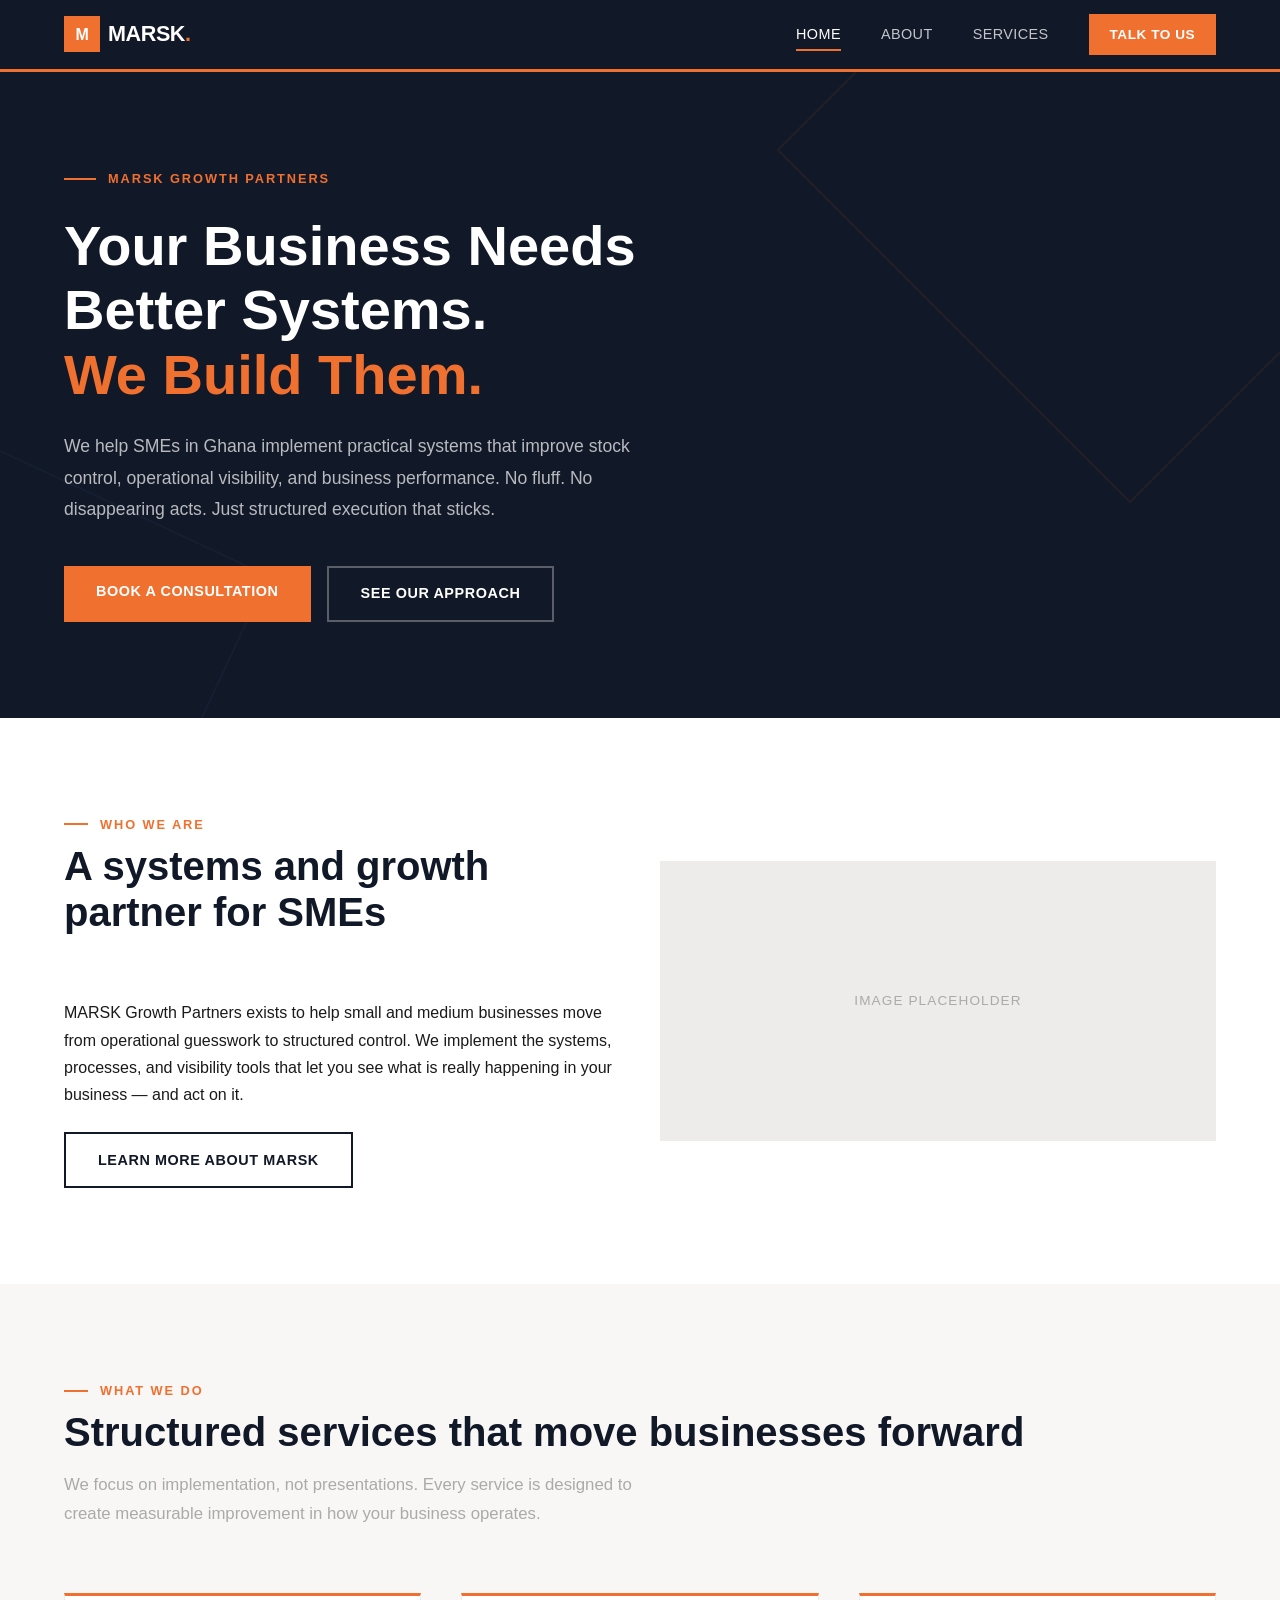
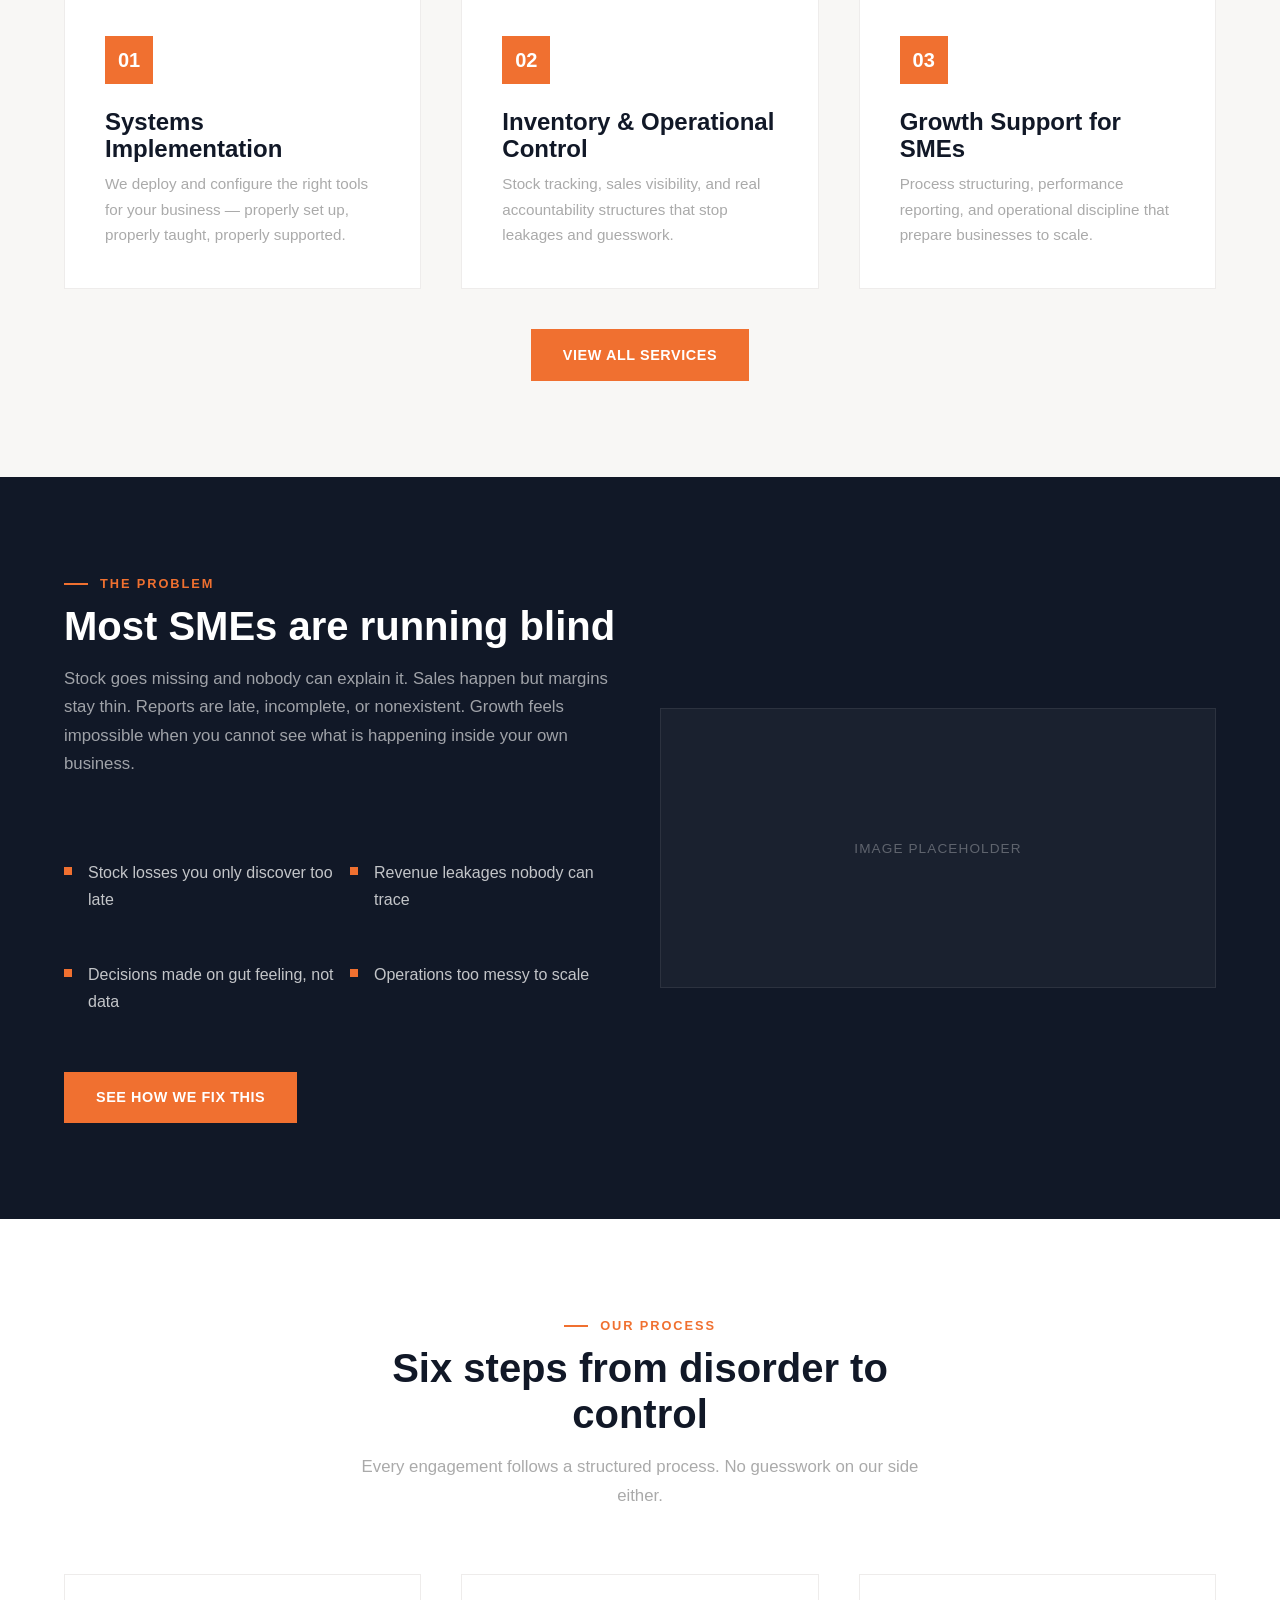
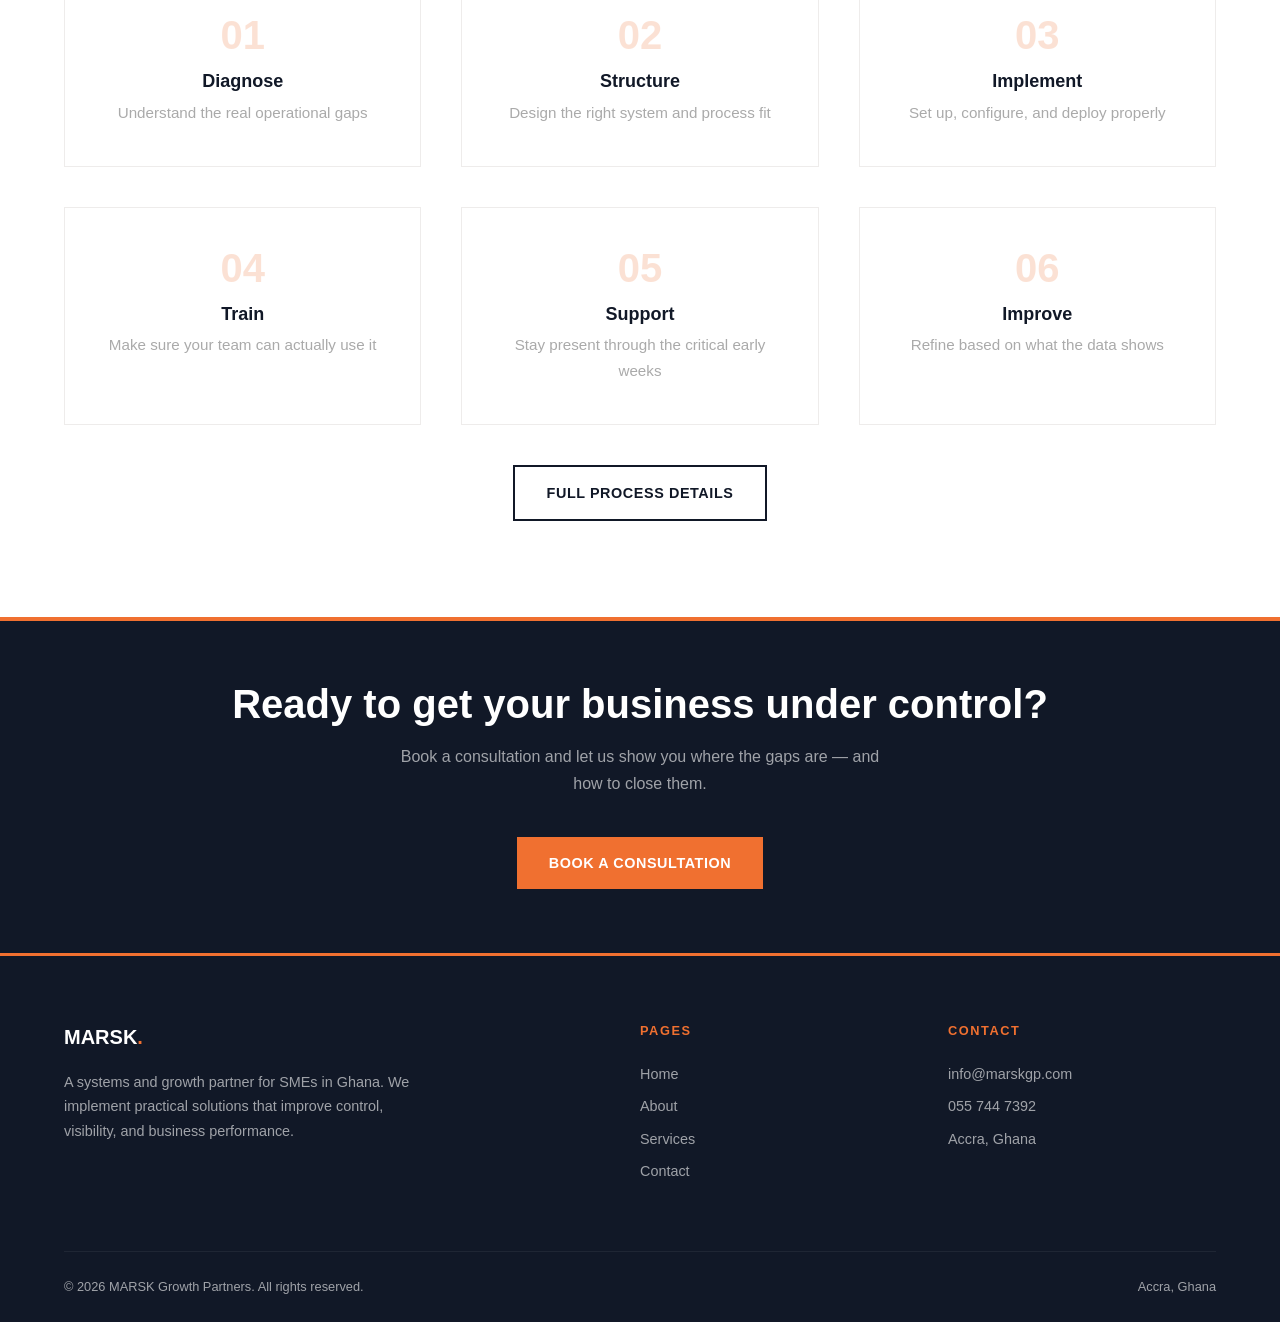
==== commit d109b829: "Add files via upload" ====
--- a/index.html
+++ b/index.html
@@ -5,32 +5,30 @@
   <meta name="viewport" content="width=device-width, initial-scale=1.0">
   <title>MARSK Growth Partners — Systems That Give SMEs Control, Visibility, and Growth</title>
   <meta name="description" content="MARSK Growth Partners helps SMEs in Ghana implement practical systems that improve control, visibility, accountability, and growth.">
-  <link rel="stylesheet" href="css/styles.css">
+  <link rel="preconnect" href="https://fonts.googleapis.com">
+  <link rel="preconnect" href="https://fonts.gstatic.com" crossorigin>
+  <link href="https://fonts.googleapis.com/css2?family=Outfit:wght@400;500;600;700;800&family=DM+Sans:ital,wght@0,400;0,500;0,600;0,700;1,400&display=swap" rel="stylesheet">
+  <link rel="stylesheet" href="styles.css">
 </head>
 <body>
 
-  <!-- ========== NAVIGATION ========== -->
+  <!-- NAV -->
   <nav class="nav">
     <div class="container nav__inner">
       <a href="index.html" class="nav__brand">
         <div class="nav__logo">M</div>
         <span>MARSK<span class="accent">.</span></span>
       </a>
-
       <div class="nav__links">
         <a href="index.html">Home</a>
         <a href="about.html">About</a>
         <a href="services.html">Services</a>
         <a href="contact.html" class="nav__cta">Talk to Us</a>
       </div>
-
       <button class="nav__toggle" aria-label="Menu">
-        <span></span>
-        <span></span>
-        <span></span>
+        <span></span><span></span><span></span>
       </button>
     </div>
-
     <div class="nav__mobile">
       <a href="index.html">Home</a>
       <a href="about.html">About</a>
@@ -39,7 +37,7 @@
     </div>
   </nav>
 
-  <!-- ========== HERO ========== -->
+  <!-- HERO -->
   <section class="hero">
     <div class="container">
       <div class="hero__content">
@@ -58,7 +56,7 @@
     </div>
   </section>
 
-  <!-- ========== INTRO STRIP ========== -->
+  <!-- INTRO -->
   <section class="section section--white">
     <div class="container">
       <div class="grid-2 fade-in" style="align-items: center;">
@@ -72,15 +70,12 @@
           </p>
           <a href="about.html" class="btn btn--outline-dark">Learn More About MARSK</a>
         </div>
-        <div class="img-placeholder">
-          <!-- Future: team or office photo -->
-          Image Placeholder
-        </div>
-      </div>
-    </div>
-  </section>
-
-  <!-- ========== WHAT WE DO (TEASERS) ========== -->
+        <div class="img-placeholder">Image Placeholder</div>
+      </div>
+    </div>
+  </section>
+
+  <!-- WHAT WE DO TEASERS -->
   <section class="section section--offwhite">
     <div class="container">
       <div class="section-header fade-in">
@@ -88,7 +83,6 @@
         <h2 class="section-header__title">Structured services that move businesses forward</h2>
         <p class="section-header__desc">We focus on implementation, not presentations. Every service is designed to create measurable improvement in how your business operates.</p>
       </div>
-
       <div class="grid-3 fade-in">
         <div class="card card--accent">
           <div class="card__icon">01</div>
@@ -106,14 +100,13 @@
           <p>Process structuring, performance reporting, and operational discipline that prepare businesses to scale.</p>
         </div>
       </div>
-
       <div style="text-align: center; margin-top: var(--sp-lg);" class="fade-in">
         <a href="services.html" class="btn btn--primary">View All Services</a>
       </div>
     </div>
   </section>
 
-  <!-- ========== WHY BUSINESSES NEED THIS (TEASER) ========== -->
+  <!-- PROBLEM TEASER -->
   <section class="section section--navy">
     <div class="container">
       <div class="grid-2 fade-in" style="align-items: center;">
@@ -121,9 +114,7 @@
           <div class="section-header">
             <div class="section-header__label">The Problem</div>
             <h2 class="section-header__title">Most SMEs are running blind</h2>
-            <p class="section-header__desc">
-              Stock goes missing and nobody can explain it. Sales happen but margins stay thin. Reports are late, incomplete, or nonexistent. Growth feels impossible when you cannot see what is happening inside your own business.
-            </p>
+            <p class="section-header__desc">Stock goes missing and nobody can explain it. Sales happen but margins stay thin. Reports are late, incomplete, or nonexistent. Growth feels impossible when you cannot see what is happening inside your own business.</p>
           </div>
           <div class="pain-list">
             <div class="pain-list__item">
@@ -147,15 +138,12 @@
             <a href="services.html" class="btn btn--primary">See How We Fix This</a>
           </div>
         </div>
-        <div class="img-placeholder img-placeholder--navy">
-          <!-- Future: data dashboard mockup or illustrative graphic -->
-          Image Placeholder
-        </div>
-      </div>
-    </div>
-  </section>
-
-  <!-- ========== HOW WE WORK (TEASER) ========== -->
+        <div class="img-placeholder img-placeholder--navy">Image Placeholder</div>
+      </div>
+    </div>
+  </section>
+
+  <!-- PROCESS TEASER -->
   <section class="section section--white">
     <div class="container">
       <div class="section-header fade-in" style="text-align: center; max-width: 600px; margin-left: auto; margin-right: auto;">
@@ -163,7 +151,6 @@
         <h2 class="section-header__title">Six steps from disorder to control</h2>
         <p class="section-header__desc" style="margin-left: auto; margin-right: auto;">Every engagement follows a structured process. No guesswork on our side either.</p>
       </div>
-
       <div class="grid-3 fade-in">
         <div class="card" style="text-align: center;">
           <div class="card__number">01</div>
@@ -196,14 +183,13 @@
           <p>Refine based on what the data shows</p>
         </div>
       </div>
-
       <div style="text-align: center; margin-top: var(--sp-lg);" class="fade-in">
         <a href="services.html" class="btn btn--outline-dark">Full Process Details</a>
       </div>
     </div>
   </section>
 
-  <!-- ========== CTA BANNER ========== -->
+  <!-- CTA BANNER -->
   <section class="cta-banner">
     <div class="container fade-in">
       <h2>Ready to get your business under control?</h2>
@@ -212,15 +198,13 @@
     </div>
   </section>
 
-  <!-- ========== FOOTER ========== -->
+  <!-- FOOTER -->
   <footer class="footer">
     <div class="container">
       <div class="footer__grid">
         <div>
           <div class="footer__brand">MARSK<span class="accent">.</span></div>
-          <p class="footer__desc">
-            A systems and growth partner for SMEs in Ghana. We implement practical solutions that improve control, visibility, and business performance.
-          </p>
+          <p class="footer__desc">A systems and growth partner for SMEs in Ghana. We implement practical solutions that improve control, visibility, and business performance.</p>
         </div>
         <div>
           <div class="footer__heading">Pages</div>
@@ -236,7 +220,7 @@
           <div class="footer__links">
             <a href="mailto:info@marskgp.com">info@marskgp.com</a>
             <a href="tel:+233557447392">055 744 7392</a>
-            <a>Accra, Ghana</a>
+            <span>Accra, Ghana</span>
           </div>
         </div>
       </div>
@@ -247,6 +231,6 @@
     </div>
   </footer>
 
-  <script src="js/main.js"></script>
+  <script src="main.js"></script>
 </body>
 </html>
--- a/styles.css
+++ b/styles.css
@@ -0,0 +1,222 @@
+/* ============================================================
+   MARSK Growth Partners — Master Stylesheet
+   ============================================================ */
+
+:root {
+  --orange: #F07030;
+  --orange-hover: #D8602A;
+  --blue: #5B8EC7;
+  --blue-hover: #4A7DB6;
+  --navy: #111827;
+  --near-black: #1A1A1A;
+  --off-white: #F8F7F5;
+  --white: #FFFFFF;
+  --light-gray: #EEECEB;
+  --mid-gray: #AAAAAA;
+  --font-heading: 'Outfit', sans-serif;
+  --font-body: 'DM Sans', sans-serif;
+  --sp-xs: 0.5rem;
+  --sp-sm: 1rem;
+  --sp-md: 1.5rem;
+  --sp-lg: 2.5rem;
+  --sp-xl: 4rem;
+  --sp-2xl: 6rem;
+  --max-width: 1200px;
+  --nav-height: 72px;
+}
+
+/* === RESET === */
+*, *::before, *::after { margin: 0; padding: 0; box-sizing: border-box; }
+html { font-size: 16px; scroll-behavior: smooth; -webkit-font-smoothing: antialiased; -moz-osx-font-smoothing: grayscale; }
+body { font-family: var(--font-body); font-weight: 400; line-height: 1.7; color: var(--near-black); background-color: var(--off-white); }
+img { max-width: 100%; display: block; }
+a { color: inherit; text-decoration: none; }
+ul, ol { list-style: none; }
+
+/* === TYPOGRAPHY === */
+h1, h2, h3, h4, h5, h6 { font-family: var(--font-heading); font-weight: 700; line-height: 1.15; color: var(--navy); }
+h1 { font-size: clamp(2.2rem, 5vw, 3.5rem); }
+h2 { font-size: clamp(1.7rem, 3.5vw, 2.5rem); }
+h3 { font-size: clamp(1.2rem, 2.5vw, 1.5rem); }
+h4 { font-size: 1.125rem; }
+p { max-width: 68ch; }
+
+/* === LAYOUT === */
+.container { width: 100%; max-width: var(--max-width); margin: 0 auto; padding: 0 var(--sp-md); }
+.section { padding: var(--sp-2xl) 0; }
+.section--navy { background-color: var(--navy); color: var(--white); }
+.section--navy h2, .section--navy h3, .section--navy h4 { color: var(--white); }
+.section--white { background-color: var(--white); }
+.section--offwhite { background-color: var(--off-white); }
+
+.grid-2 { display: grid; grid-template-columns: 1fr; gap: var(--sp-lg); }
+.grid-3 { display: grid; grid-template-columns: 1fr; gap: var(--sp-lg); }
+
+@media (min-width: 768px) {
+  .grid-2 { grid-template-columns: 1fr 1fr; }
+  .grid-3 { grid-template-columns: 1fr 1fr 1fr; }
+}
+
+/* === NAV === */
+.nav { position: fixed; top: 0; left: 0; right: 0; z-index: 1000; height: var(--nav-height); background-color: var(--navy); border-bottom: 3px solid var(--orange); }
+.nav__inner { display: flex; align-items: center; justify-content: space-between; height: 100%; }
+.nav__brand { font-family: var(--font-heading); font-weight: 800; font-size: 1.35rem; color: var(--white); letter-spacing: -0.02em; display: flex; align-items: center; gap: 0.5rem; }
+.nav__brand .accent { color: var(--orange); }
+.nav__logo { width: 36px; height: 36px; background-color: var(--orange); display: flex; align-items: center; justify-content: center; font-family: var(--font-heading); font-weight: 800; font-size: 1rem; color: var(--white); }
+.nav__links { display: none; align-items: center; gap: var(--sp-lg); }
+.nav__links a { font-family: var(--font-heading); font-size: 0.9rem; font-weight: 500; color: rgba(255,255,255,0.75); letter-spacing: 0.03em; text-transform: uppercase; transition: color 0.2s; position: relative; }
+.nav__links a::after { content: ''; position: absolute; left: 0; bottom: -4px; width: 0; height: 2px; background: var(--orange); transition: width 0.2s; }
+.nav__links a:hover, .nav__links a.active { color: var(--white); }
+.nav__links a:hover::after, .nav__links a.active::after { width: 100%; }
+
+.nav__cta { font-family: var(--font-heading) !important; font-size: 0.85rem !important; font-weight: 600 !important; color: var(--white) !important; background-color: var(--orange) !important; padding: 0.55rem 1.3rem !important; text-transform: uppercase !important; letter-spacing: 0.04em !important; transition: background-color 0.2s !important; }
+.nav__cta::after { display: none !important; }
+.nav__cta:hover { background-color: var(--orange-hover) !important; }
+
+.nav__toggle { display: flex; flex-direction: column; gap: 5px; background: none; border: none; cursor: pointer; padding: 4px; }
+.nav__toggle span { display: block; width: 24px; height: 2px; background-color: var(--white); transition: transform 0.3s, opacity 0.3s; }
+.nav__toggle.open span:nth-child(1) { transform: translateY(7px) rotate(45deg); }
+.nav__toggle.open span:nth-child(2) { opacity: 0; }
+.nav__toggle.open span:nth-child(3) { transform: translateY(-7px) rotate(-45deg); }
+
+.nav__mobile { display: none; position: fixed; top: var(--nav-height); left: 0; right: 0; bottom: 0; background: var(--navy); padding: var(--sp-lg) var(--sp-md); z-index: 999; }
+.nav__mobile.open { display: flex; flex-direction: column; gap: var(--sp-md); }
+.nav__mobile a { font-family: var(--font-heading); font-size: 1.25rem; font-weight: 600; color: rgba(255,255,255,0.8); padding: var(--sp-sm) 0; border-bottom: 1px solid rgba(255,255,255,0.08); transition: color 0.2s; }
+.nav__mobile a:hover, .nav__mobile a.active { color: var(--orange); }
+.nav__mobile .nav__cta { display: inline-block !important; text-align: center; margin-top: var(--sp-sm); padding: 0.75rem 1.5rem !important; border-bottom: none !important; }
+
+@media (min-width: 768px) { .nav__links { display: flex; } .nav__toggle { display: none; } }
+
+/* === HERO === */
+.hero { background-color: var(--navy); padding-top: calc(var(--nav-height) + var(--sp-2xl)); padding-bottom: var(--sp-2xl); position: relative; overflow: hidden; }
+.hero::before { content: ''; position: absolute; top: -100px; right: -100px; width: 500px; height: 500px; border: 2px solid rgba(240, 112, 48, 0.08); transform: rotate(45deg); pointer-events: none; }
+.hero::after { content: ''; position: absolute; bottom: -80px; left: -80px; width: 300px; height: 300px; border: 2px solid rgba(91, 142, 199, 0.06); transform: rotate(25deg); pointer-events: none; }
+.hero__content { position: relative; z-index: 1; max-width: 720px; }
+.hero__label { font-family: var(--font-heading); font-size: 0.8rem; font-weight: 600; text-transform: uppercase; letter-spacing: 0.15em; color: var(--orange); margin-bottom: var(--sp-md); display: flex; align-items: center; gap: 0.75rem; }
+.hero__label::before { content: ''; display: block; width: 32px; height: 2px; background: var(--orange); }
+.hero__title { color: var(--white); margin-bottom: var(--sp-md); font-weight: 800; }
+.hero__title .highlight { color: var(--orange); }
+.hero__subtitle { color: rgba(255,255,255,0.7); font-size: 1.1rem; line-height: 1.8; margin-bottom: var(--sp-lg); max-width: 580px; }
+.hero__actions { display: flex; flex-wrap: wrap; gap: var(--sp-sm); }
+
+/* === BUTTONS === */
+.btn { display: inline-block; font-family: var(--font-heading); font-weight: 600; font-size: 0.9rem; letter-spacing: 0.04em; text-transform: uppercase; padding: 0.85rem 2rem; transition: all 0.2s; cursor: pointer; border: none; text-align: center; }
+.btn--primary { background-color: var(--orange); color: var(--white); }
+.btn--primary:hover { background-color: var(--orange-hover); }
+.btn--outline { background: transparent; color: var(--white); border: 2px solid rgba(255,255,255,0.3); }
+.btn--outline:hover { border-color: var(--white); color: var(--white); }
+.btn--outline-dark { background: transparent; color: var(--navy); border: 2px solid var(--navy); }
+.btn--outline-dark:hover { background-color: var(--navy); color: var(--white); }
+
+/* === SECTION HEADERS === */
+.section-header { margin-bottom: var(--sp-xl); }
+.section-header__label { font-family: var(--font-heading); font-size: 0.8rem; font-weight: 600; text-transform: uppercase; letter-spacing: 0.15em; color: var(--orange); margin-bottom: var(--sp-xs); display: flex; align-items: center; gap: 0.75rem; }
+.section-header__label::before { content: ''; display: block; width: 24px; height: 2px; background: var(--orange); }
+.section-header__title { margin-bottom: var(--sp-sm); }
+.section-header__desc { color: var(--mid-gray); font-size: 1.05rem; max-width: 600px; }
+.section--navy .section-header__desc { color: rgba(255,255,255,0.6); }
+
+/* === CARDS === */
+.card { background: var(--white); padding: var(--sp-lg); border: 1px solid var(--light-gray); position: relative; transition: transform 0.2s, box-shadow 0.2s; }
+.card:hover { transform: translateY(-2px); box-shadow: 0 8px 24px rgba(17, 24, 39, 0.06); }
+.card--accent { border-top: 3px solid var(--orange); }
+.card--navy { background: rgba(255,255,255,0.04); border: 1px solid rgba(255,255,255,0.08); }
+.card--navy:hover { background: rgba(255,255,255,0.07); box-shadow: none; transform: translateY(-2px); }
+.card--navy h3, .card--navy h4 { color: var(--white); }
+.card--navy p { color: rgba(255,255,255,0.6); }
+.card__icon { width: 48px; height: 48px; background: var(--orange); display: flex; align-items: center; justify-content: center; margin-bottom: var(--sp-md); color: var(--white); font-size: 1.25rem; font-weight: 800; font-family: var(--font-heading); }
+.card__icon--blue { background: var(--blue); }
+.card__number { font-family: var(--font-heading); font-weight: 800; font-size: 2.5rem; color: var(--orange); line-height: 1; margin-bottom: var(--sp-sm); opacity: 0.2; }
+.card h3 { margin-bottom: var(--sp-xs); }
+.card h4 { margin-bottom: var(--sp-xs); }
+.card p { color: var(--mid-gray); font-size: 0.95rem; line-height: 1.7; }
+
+/* === PAIN LIST === */
+.pain-list { display: grid; grid-template-columns: 1fr; gap: var(--sp-sm); }
+.pain-list__item { display: flex; align-items: flex-start; gap: var(--sp-sm); padding: var(--sp-sm) 0; }
+.pain-list__icon { min-width: 8px; height: 8px; background: var(--orange); margin-top: 8px; flex-shrink: 0; }
+@media (min-width: 768px) { .pain-list { grid-template-columns: 1fr 1fr; } }
+
+/* === CTA BANNER === */
+.cta-banner { background: var(--navy); padding: var(--sp-xl) 0; text-align: center; position: relative; overflow: hidden; }
+.cta-banner::before { content: ''; position: absolute; top: 0; left: 0; right: 0; height: 4px; background: var(--orange); }
+.cta-banner h2 { color: var(--white); margin-bottom: var(--sp-sm); }
+.cta-banner p { color: rgba(255,255,255,0.6); margin: 0 auto var(--sp-lg); max-width: 500px; }
+
+/* === IMAGE PLACEHOLDER === */
+.img-placeholder { background: var(--light-gray); display: flex; align-items: center; justify-content: center; min-height: 280px; color: var(--mid-gray); font-family: var(--font-heading); font-size: 0.85rem; font-weight: 500; text-transform: uppercase; letter-spacing: 0.08em; border: 1px solid var(--light-gray); }
+.img-placeholder--navy { background: rgba(255,255,255,0.04); border-color: rgba(255,255,255,0.08); color: rgba(255,255,255,0.3); }
+
+/* === PAGE HEADER (inner pages) === */
+.page-header { background: var(--navy); padding-top: calc(var(--nav-height) + var(--sp-xl)); padding-bottom: var(--sp-xl); position: relative; overflow: hidden; }
+.page-header::before { content: ''; position: absolute; top: -60px; right: -60px; width: 300px; height: 300px; border: 2px solid rgba(240, 112, 48, 0.06); transform: rotate(45deg); pointer-events: none; }
+.page-header__label { font-family: var(--font-heading); font-size: 0.8rem; font-weight: 600; text-transform: uppercase; letter-spacing: 0.15em; color: var(--orange); margin-bottom: var(--sp-sm); display: flex; align-items: center; gap: 0.75rem; }
+.page-header__label::before { content: ''; display: block; width: 24px; height: 2px; background: var(--orange); }
+.page-header h1 { color: var(--white); margin-bottom: var(--sp-sm); }
+.page-header p { color: rgba(255,255,255,0.6); font-size: 1.1rem; max-width: 560px; }
+
+/* === VALUES === */
+.values-grid { display: grid; grid-template-columns: 1fr; gap: var(--sp-md); }
+@media (min-width: 768px) { .values-grid { grid-template-columns: 1fr 1fr; } }
+.value-item { display: flex; gap: var(--sp-md); align-items: flex-start; }
+.value-item__marker { min-width: 4px; align-self: stretch; background: var(--orange); }
+.value-item h4 { color: var(--navy); margin-bottom: 0.25rem; }
+.value-item p { color: var(--mid-gray); font-size: 0.95rem; }
+
+/* === FLAGSHIP === */
+.flagship { display: grid; grid-template-columns: 1fr; gap: var(--sp-xl); align-items: start; }
+@media (min-width: 768px) { .flagship { grid-template-columns: 1fr 1fr; } }
+.flagship__features { display: flex; flex-direction: column; gap: var(--sp-sm); }
+.flagship__feature { display: flex; align-items: flex-start; gap: var(--sp-sm); }
+.flagship__check { min-width: 20px; height: 20px; background: var(--orange); display: flex; align-items: center; justify-content: center; margin-top: 2px; flex-shrink: 0; }
+.flagship__check svg { width: 12px; height: 12px; fill: none; stroke: var(--white); stroke-width: 2.5; stroke-linecap: square; }
+
+/* === PROCESS === */
+.process { display: grid; grid-template-columns: 1fr; gap: var(--sp-md); }
+.process__step { display: flex; gap: var(--sp-md); align-items: flex-start; padding: var(--sp-md); background: var(--white); border: 1px solid var(--light-gray); }
+.process__num { font-family: var(--font-heading); font-weight: 800; font-size: 1.5rem; color: var(--orange); min-width: 40px; line-height: 1; padding-top: 2px; }
+.process__step h4 { color: var(--navy); margin-bottom: 0.25rem; }
+.process__step p { color: var(--mid-gray); font-size: 0.9rem; }
+@media (min-width: 768px) { .process { grid-template-columns: 1fr 1fr; } }
+@media (min-width: 1024px) { .process { grid-template-columns: repeat(3, 1fr); } }
+
+/* === CONTACT === */
+.contact-grid { display: grid; grid-template-columns: 1fr; gap: var(--sp-lg); }
+@media (min-width: 768px) { .contact-grid { grid-template-columns: 1fr 1fr; } }
+.contact-info__item { display: flex; align-items: flex-start; gap: var(--sp-sm); margin-bottom: var(--sp-md); }
+.contact-info__icon { min-width: 40px; height: 40px; background: var(--orange); display: flex; align-items: center; justify-content: center; color: var(--white); flex-shrink: 0; }
+.contact-info__text h4 { color: var(--navy); margin-bottom: 0.15rem; }
+.contact-info__text p, .contact-info__text a { color: var(--mid-gray); font-size: 0.95rem; }
+.contact-info__text a:hover { color: var(--orange); }
+
+.contact-form { background: var(--white); padding: var(--sp-lg); border: 1px solid var(--light-gray); }
+.contact-form .form-group { margin-bottom: var(--sp-md); }
+.contact-form label { display: block; font-family: var(--font-heading); font-size: 0.85rem; font-weight: 600; color: var(--navy); margin-bottom: 0.35rem; text-transform: uppercase; letter-spacing: 0.05em; }
+.contact-form input, .contact-form textarea, .contact-form select { width: 100%; padding: 0.75rem 1rem; font-family: var(--font-body); font-size: 0.95rem; color: var(--near-black); border: 1px solid var(--light-gray); background: var(--off-white); outline: none; transition: border-color 0.2s; border-radius: 0; -webkit-appearance: none; }
+.contact-form input:focus, .contact-form textarea:focus, .contact-form select:focus { border-color: var(--orange); }
+.contact-form textarea { min-height: 120px; resize: vertical; }
+
+/* === FOOTER === */
+.footer { background: var(--navy); color: rgba(255,255,255,0.6); padding: var(--sp-xl) 0 var(--sp-md); border-top: 3px solid var(--orange); }
+.footer__grid { display: grid; grid-template-columns: 1fr; gap: var(--sp-lg); margin-bottom: var(--sp-xl); }
+@media (min-width: 768px) { .footer__grid { grid-template-columns: 2fr 1fr 1fr; } }
+.footer__brand { font-family: var(--font-heading); font-weight: 800; font-size: 1.25rem; color: var(--white); margin-bottom: var(--sp-sm); }
+.footer__brand .accent { color: var(--orange); }
+.footer__desc { font-size: 0.9rem; line-height: 1.7; max-width: 360px; }
+.footer__heading { font-family: var(--font-heading); font-size: 0.8rem; font-weight: 600; text-transform: uppercase; letter-spacing: 0.12em; color: var(--orange); margin-bottom: var(--sp-sm); }
+.footer__links a, .footer__links span { display: block; font-size: 0.9rem; padding: 0.25rem 0; transition: color 0.2s; }
+.footer__links a:hover { color: var(--white); }
+.footer__bottom { border-top: 1px solid rgba(255,255,255,0.06); padding-top: var(--sp-md); display: flex; flex-wrap: wrap; justify-content: space-between; gap: var(--sp-sm); font-size: 0.8rem; }
+
+/* === ANIMATIONS === */
+.fade-in { opacity: 0; transform: translateY(20px); transition: opacity 0.6s ease, transform 0.6s ease; }
+.fade-in.visible { opacity: 1; transform: translateY(0); }
+
+/* === RESPONSIVE === */
+@media (max-width: 767px) {
+  .section { padding: var(--sp-xl) 0; }
+  .hero { padding-top: calc(var(--nav-height) + var(--sp-xl)); padding-bottom: var(--sp-xl); }
+  .hero__title { font-size: 2rem; }
+  .btn { width: 100%; text-align: center; }
+  .hero__actions { flex-direction: column; }
+}
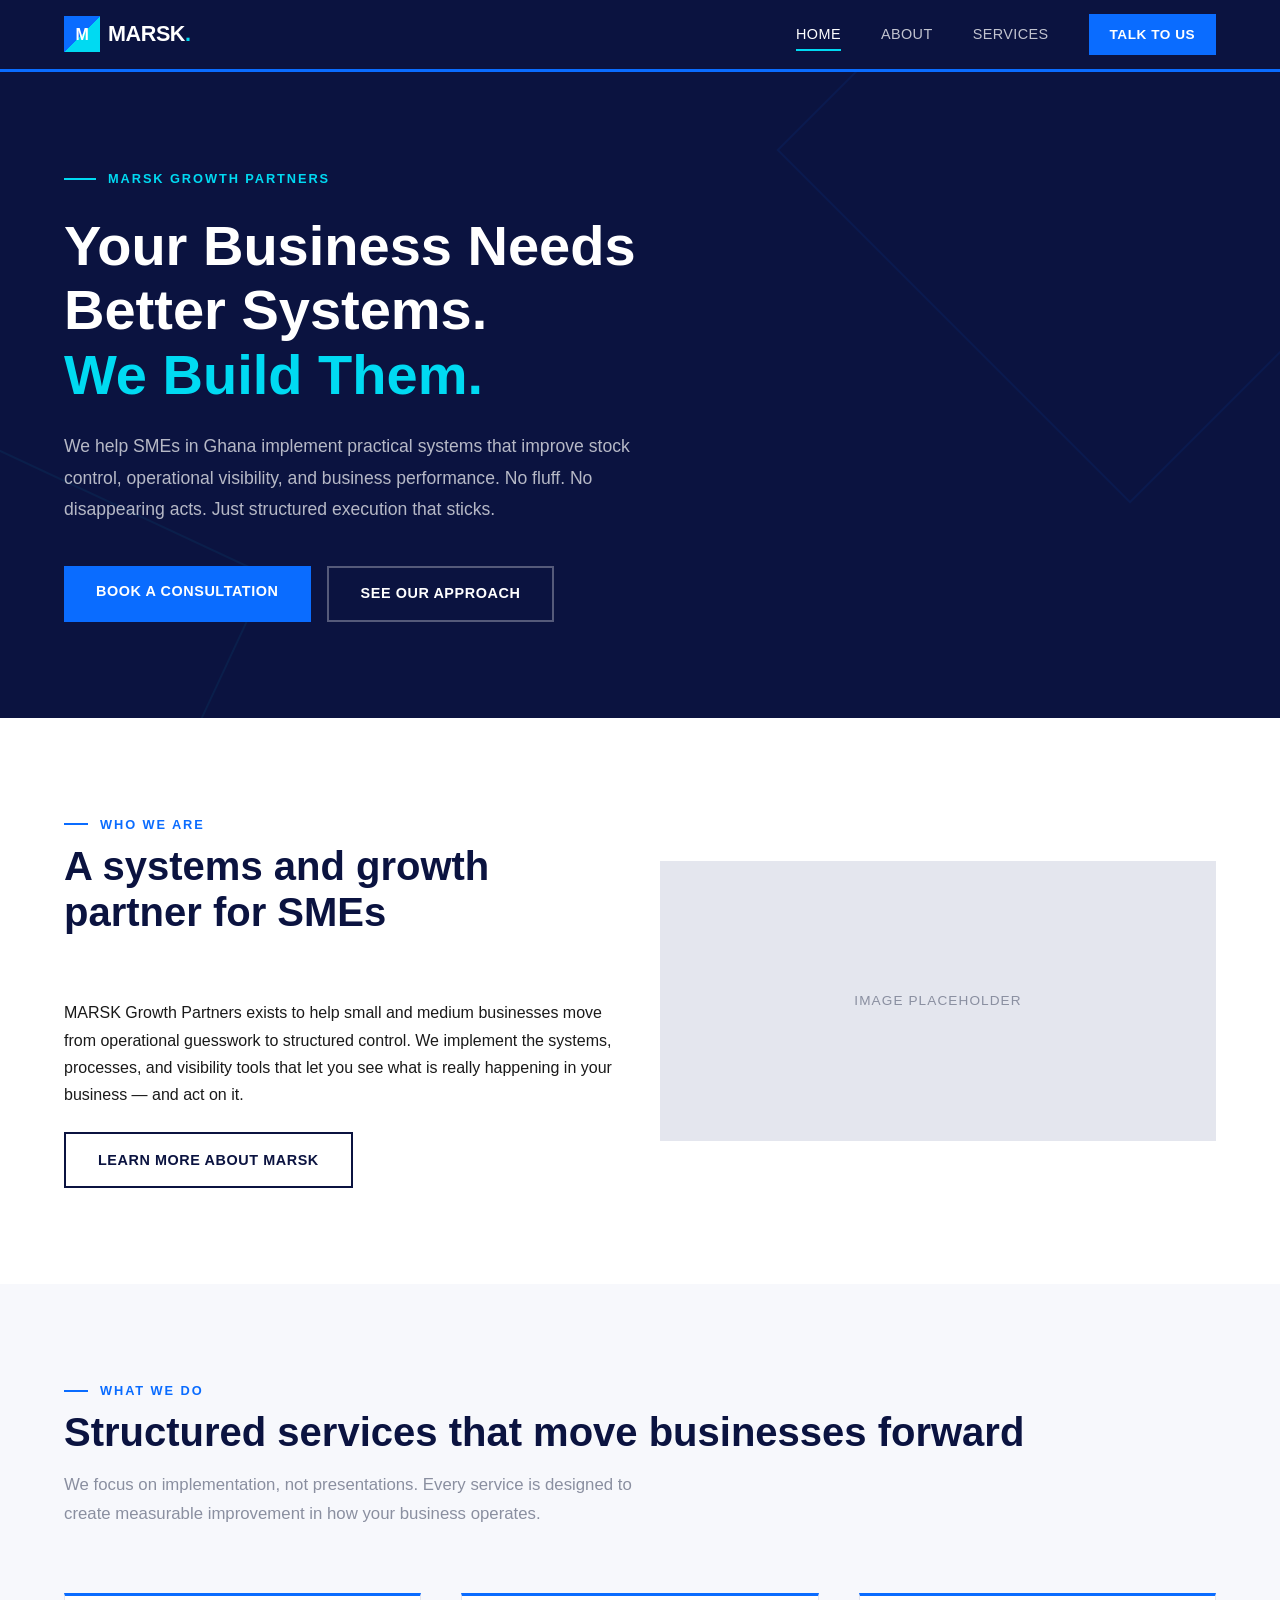
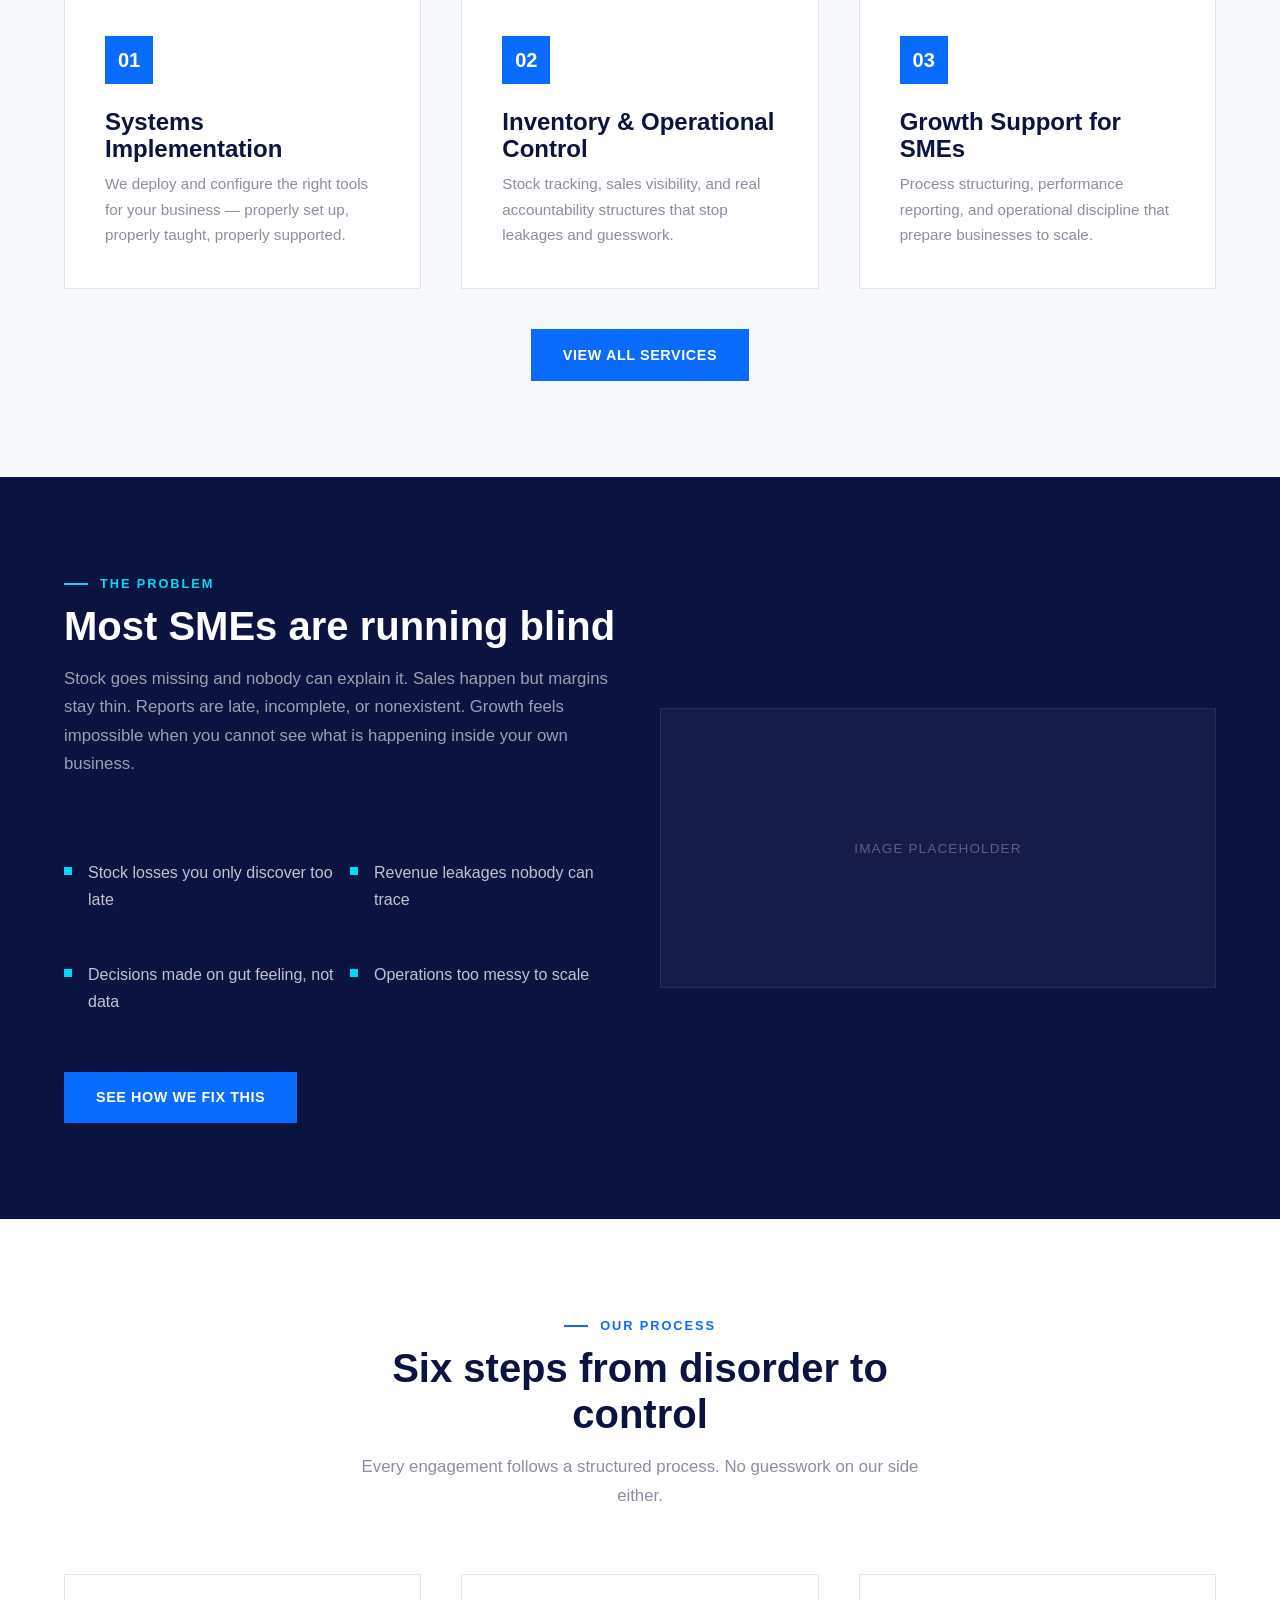
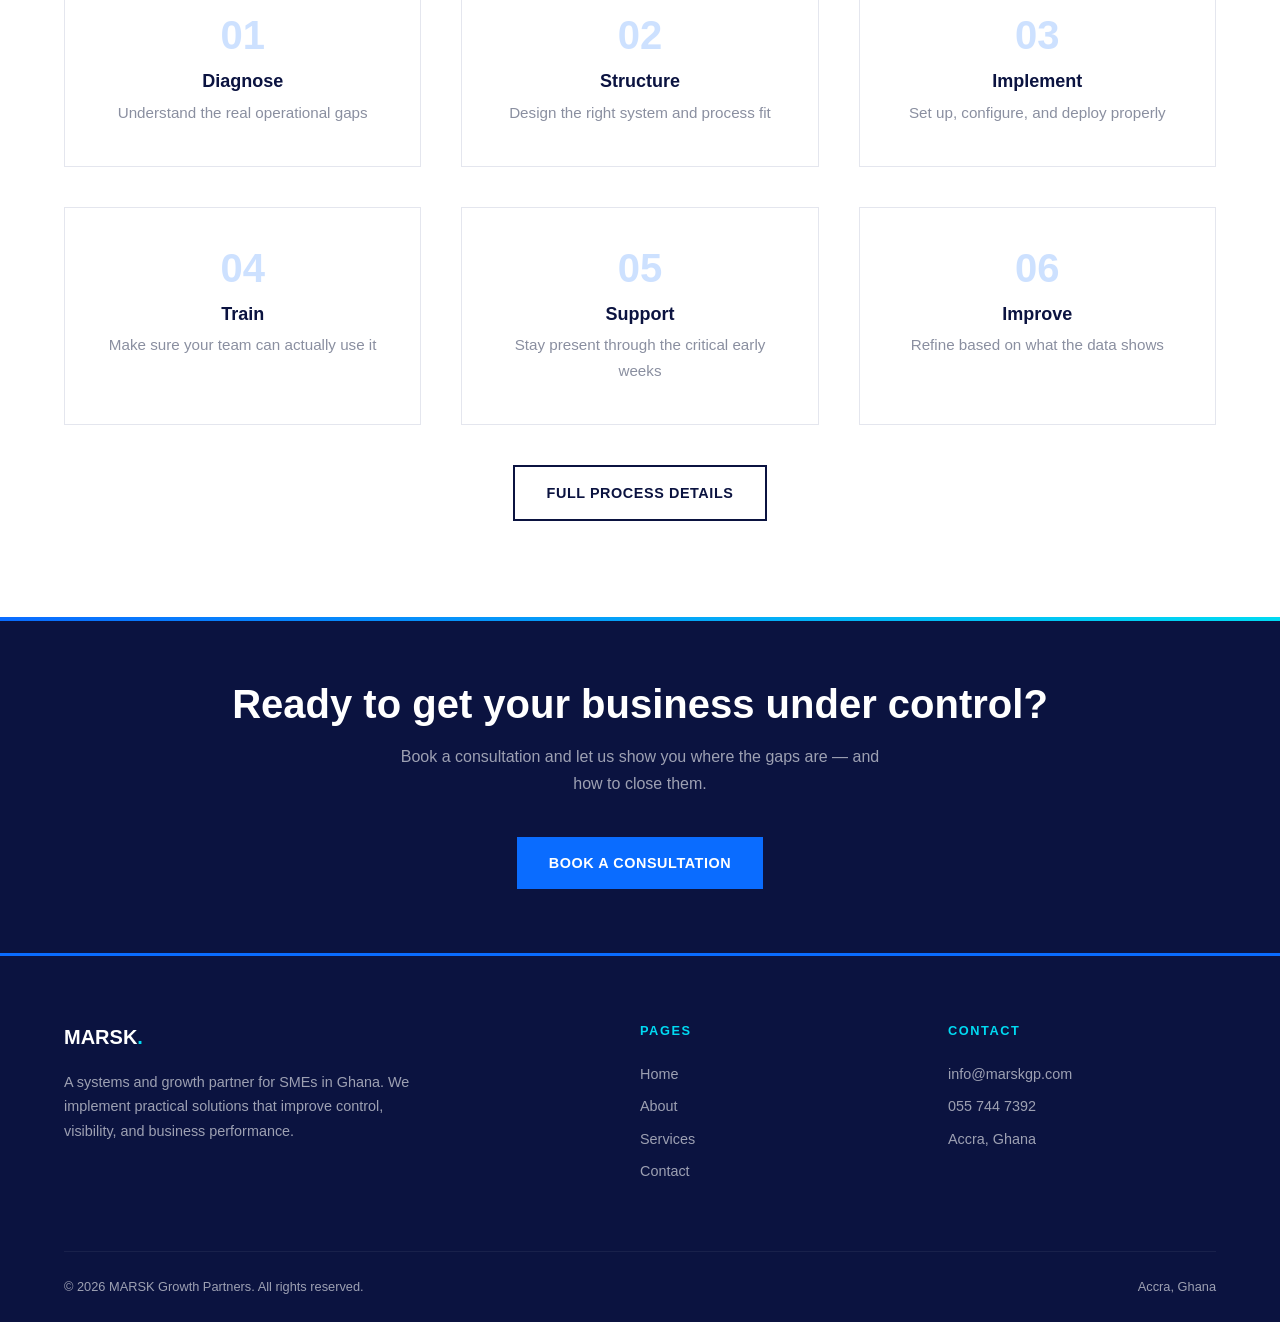
==== commit 3af61241: "Add files via upload" ====
--- a/index.html
+++ b/index.html
@@ -11,8 +11,6 @@
   <link rel="stylesheet" href="styles.css">
 </head>
 <body>
-
-  <!-- NAV -->
   <nav class="nav">
     <div class="container nav__inner">
       <a href="index.html" class="nav__brand">
@@ -36,18 +34,12 @@
       <a href="contact.html" class="nav__cta">Talk to Us</a>
     </div>
   </nav>
-
-  <!-- HERO -->
   <section class="hero">
     <div class="container">
       <div class="hero__content">
         <div class="hero__label">MARSK Growth Partners</div>
-        <h1 class="hero__title">
-          Your Business Needs<br>Better Systems.<br><span class="highlight">We Build Them.</span>
-        </h1>
-        <p class="hero__subtitle">
-          We help SMEs in Ghana implement practical systems that improve stock control, operational visibility, and business performance. No fluff. No disappearing acts. Just structured execution that sticks.
-        </p>
+        <h1 class="hero__title">Your Business Needs<br>Better Systems.<br><span class="highlight">We Build Them.</span></h1>
+        <p class="hero__subtitle">We help SMEs in Ghana implement practical systems that improve stock control, operational visibility, and business performance. No fluff. No disappearing acts. Just structured execution that sticks.</p>
         <div class="hero__actions">
           <a href="contact.html" class="btn btn--primary">Book a Consultation</a>
           <a href="services.html" class="btn btn--outline">See Our Approach</a>
@@ -56,7 +48,6 @@
     </div>
   </section>
 
-  <!-- INTRO -->
   <section class="section section--white">
     <div class="container">
       <div class="grid-2 fade-in" style="align-items: center;">
@@ -65,9 +56,7 @@
             <div class="section-header__label">Who We Are</div>
             <h2 class="section-header__title">A systems and growth partner for SMEs</h2>
           </div>
-          <p style="margin-bottom: var(--sp-md);">
-            MARSK Growth Partners exists to help small and medium businesses move from operational guesswork to structured control. We implement the systems, processes, and visibility tools that let you see what is really happening in your business — and act on it.
-          </p>
+          <p style="margin-bottom: var(--sp-md);">MARSK Growth Partners exists to help small and medium businesses move from operational guesswork to structured control. We implement the systems, processes, and visibility tools that let you see what is really happening in your business — and act on it.</p>
           <a href="about.html" class="btn btn--outline-dark">Learn More About MARSK</a>
         </div>
         <div class="img-placeholder">Image Placeholder</div>
@@ -75,7 +64,6 @@
     </div>
   </section>
 
-  <!-- WHAT WE DO TEASERS -->
   <section class="section section--offwhite">
     <div class="container">
       <div class="section-header fade-in">
@@ -84,29 +72,14 @@
         <p class="section-header__desc">We focus on implementation, not presentations. Every service is designed to create measurable improvement in how your business operates.</p>
       </div>
       <div class="grid-3 fade-in">
-        <div class="card card--accent">
-          <div class="card__icon">01</div>
-          <h3>Systems Implementation</h3>
-          <p>We deploy and configure the right tools for your business — properly set up, properly taught, properly supported.</p>
-        </div>
-        <div class="card card--accent">
-          <div class="card__icon">02</div>
-          <h3>Inventory &amp; Operational Control</h3>
-          <p>Stock tracking, sales visibility, and real accountability structures that stop leakages and guesswork.</p>
-        </div>
-        <div class="card card--accent">
-          <div class="card__icon">03</div>
-          <h3>Growth Support for SMEs</h3>
-          <p>Process structuring, performance reporting, and operational discipline that prepare businesses to scale.</p>
-        </div>
+        <div class="card card--accent"><div class="card__icon">01</div><h3>Systems Implementation</h3><p>We deploy and configure the right tools for your business — properly set up, properly taught, properly supported.</p></div>
+        <div class="card card--accent"><div class="card__icon">02</div><h3>Inventory &amp; Operational Control</h3><p>Stock tracking, sales visibility, and real accountability structures that stop leakages and guesswork.</p></div>
+        <div class="card card--accent"><div class="card__icon">03</div><h3>Growth Support for SMEs</h3><p>Process structuring, performance reporting, and operational discipline that prepare businesses to scale.</p></div>
       </div>
-      <div style="text-align: center; margin-top: var(--sp-lg);" class="fade-in">
-        <a href="services.html" class="btn btn--primary">View All Services</a>
-      </div>
+      <div style="text-align: center; margin-top: var(--sp-lg);" class="fade-in"><a href="services.html" class="btn btn--primary">View All Services</a></div>
     </div>
   </section>
 
-  <!-- PROBLEM TEASER -->
   <section class="section section--navy">
     <div class="container">
       <div class="grid-2 fade-in" style="align-items: center;">
@@ -117,33 +90,18 @@
             <p class="section-header__desc">Stock goes missing and nobody can explain it. Sales happen but margins stay thin. Reports are late, incomplete, or nonexistent. Growth feels impossible when you cannot see what is happening inside your own business.</p>
           </div>
           <div class="pain-list">
-            <div class="pain-list__item">
-              <div class="pain-list__icon"></div>
-              <p style="color: rgba(255,255,255,0.75);">Stock losses you only discover too late</p>
-            </div>
-            <div class="pain-list__item">
-              <div class="pain-list__icon"></div>
-              <p style="color: rgba(255,255,255,0.75);">Revenue leakages nobody can trace</p>
-            </div>
-            <div class="pain-list__item">
-              <div class="pain-list__icon"></div>
-              <p style="color: rgba(255,255,255,0.75);">Decisions made on gut feeling, not data</p>
-            </div>
-            <div class="pain-list__item">
-              <div class="pain-list__icon"></div>
-              <p style="color: rgba(255,255,255,0.75);">Operations too messy to scale</p>
-            </div>
+            <div class="pain-list__item"><div class="pain-list__icon"></div><p style="color: rgba(255,255,255,0.75);">Stock losses you only discover too late</p></div>
+            <div class="pain-list__item"><div class="pain-list__icon"></div><p style="color: rgba(255,255,255,0.75);">Revenue leakages nobody can trace</p></div>
+            <div class="pain-list__item"><div class="pain-list__icon"></div><p style="color: rgba(255,255,255,0.75);">Decisions made on gut feeling, not data</p></div>
+            <div class="pain-list__item"><div class="pain-list__icon"></div><p style="color: rgba(255,255,255,0.75);">Operations too messy to scale</p></div>
           </div>
-          <div style="margin-top: var(--sp-lg);">
-            <a href="services.html" class="btn btn--primary">See How We Fix This</a>
-          </div>
+          <div style="margin-top: var(--sp-lg);"><a href="services.html" class="btn btn--primary">See How We Fix This</a></div>
         </div>
         <div class="img-placeholder img-placeholder--navy">Image Placeholder</div>
       </div>
     </div>
   </section>
 
-  <!-- PROCESS TEASER -->
   <section class="section section--white">
     <div class="container">
       <div class="section-header fade-in" style="text-align: center; max-width: 600px; margin-left: auto; margin-right: auto;">
@@ -152,44 +110,17 @@
         <p class="section-header__desc" style="margin-left: auto; margin-right: auto;">Every engagement follows a structured process. No guesswork on our side either.</p>
       </div>
       <div class="grid-3 fade-in">
-        <div class="card" style="text-align: center;">
-          <div class="card__number">01</div>
-          <h4>Diagnose</h4>
-          <p>Understand the real operational gaps</p>
-        </div>
-        <div class="card" style="text-align: center;">
-          <div class="card__number">02</div>
-          <h4>Structure</h4>
-          <p>Design the right system and process fit</p>
-        </div>
-        <div class="card" style="text-align: center;">
-          <div class="card__number">03</div>
-          <h4>Implement</h4>
-          <p>Set up, configure, and deploy properly</p>
-        </div>
-        <div class="card" style="text-align: center;">
-          <div class="card__number">04</div>
-          <h4>Train</h4>
-          <p>Make sure your team can actually use it</p>
-        </div>
-        <div class="card" style="text-align: center;">
-          <div class="card__number">05</div>
-          <h4>Support</h4>
-          <p>Stay present through the critical early weeks</p>
-        </div>
-        <div class="card" style="text-align: center;">
-          <div class="card__number">06</div>
-          <h4>Improve</h4>
-          <p>Refine based on what the data shows</p>
-        </div>
+        <div class="card" style="text-align: center;"><div class="card__number">01</div><h4>Diagnose</h4><p>Understand the real operational gaps</p></div>
+        <div class="card" style="text-align: center;"><div class="card__number">02</div><h4>Structure</h4><p>Design the right system and process fit</p></div>
+        <div class="card" style="text-align: center;"><div class="card__number">03</div><h4>Implement</h4><p>Set up, configure, and deploy properly</p></div>
+        <div class="card" style="text-align: center;"><div class="card__number">04</div><h4>Train</h4><p>Make sure your team can actually use it</p></div>
+        <div class="card" style="text-align: center;"><div class="card__number">05</div><h4>Support</h4><p>Stay present through the critical early weeks</p></div>
+        <div class="card" style="text-align: center;"><div class="card__number">06</div><h4>Improve</h4><p>Refine based on what the data shows</p></div>
       </div>
-      <div style="text-align: center; margin-top: var(--sp-lg);" class="fade-in">
-        <a href="services.html" class="btn btn--outline-dark">Full Process Details</a>
-      </div>
+      <div style="text-align: center; margin-top: var(--sp-lg);" class="fade-in"><a href="services.html" class="btn btn--outline-dark">Full Process Details</a></div>
     </div>
   </section>
 
-  <!-- CTA BANNER -->
   <section class="cta-banner">
     <div class="container fade-in">
       <h2>Ready to get your business under control?</h2>
@@ -198,7 +129,6 @@
     </div>
   </section>
 
-  <!-- FOOTER -->
   <footer class="footer">
     <div class="container">
       <div class="footer__grid">
@@ -233,4 +163,4 @@
 
   <script src="main.js"></script>
 </body>
-</html>
+</html>
--- a/styles.css
+++ b/styles.css
@@ -1,26 +1,36 @@
 /* ============================================================
    MARSK Growth Partners — Master Stylesheet
+   Brand Colors: Azure Blue #0a6cff | Turquoise #00daf2 | Dark Navy #0B1340
    ============================================================ */
 
 :root {
-  --orange: #F07030;
-  --orange-hover: #D8602A;
-  --blue: #5B8EC7;
-  --blue-hover: #4A7DB6;
-  --navy: #111827;
-  --near-black: #1A1A1A;
-  --off-white: #F8F7F5;
-  --white: #FFFFFF;
-  --light-gray: #EEECEB;
-  --mid-gray: #AAAAAA;
+  /* Brand palette — from Brand Style Guide */
+  --primary:        #0a6cff;
+  --primary-hover:  #0858d6;
+  --accent:         #00daf2;
+  --accent-hover:   #00bcd4;
+  --navy:           #0B1340;
+  --navy-light:     #111b54;
+  --black:          #000000;
+  --near-black:     #1A1A1A;
+  --off-white:      #F7F8FC;
+  --white:          #FFFFFF;
+  --light-gray:     #E4E6EE;
+  --mid-gray:       #8A8FA0;
+
+  /* Typography */
   --font-heading: 'Outfit', sans-serif;
-  --font-body: 'DM Sans', sans-serif;
-  --sp-xs: 0.5rem;
-  --sp-sm: 1rem;
-  --sp-md: 1.5rem;
-  --sp-lg: 2.5rem;
-  --sp-xl: 4rem;
+  --font-body:    'DM Sans', sans-serif;
+
+  /* Spacing */
+  --sp-xs:  0.5rem;
+  --sp-sm:  1rem;
+  --sp-md:  1.5rem;
+  --sp-lg:  2.5rem;
+  --sp-xl:  4rem;
   --sp-2xl: 6rem;
+
+  /* Layout */
   --max-width: 1200px;
   --nav-height: 72px;
 }
@@ -58,20 +68,20 @@
 }
 
 /* === NAV === */
-.nav { position: fixed; top: 0; left: 0; right: 0; z-index: 1000; height: var(--nav-height); background-color: var(--navy); border-bottom: 3px solid var(--orange); }
+.nav { position: fixed; top: 0; left: 0; right: 0; z-index: 1000; height: var(--nav-height); background-color: var(--navy); border-bottom: 3px solid var(--primary); }
 .nav__inner { display: flex; align-items: center; justify-content: space-between; height: 100%; }
 .nav__brand { font-family: var(--font-heading); font-weight: 800; font-size: 1.35rem; color: var(--white); letter-spacing: -0.02em; display: flex; align-items: center; gap: 0.5rem; }
-.nav__brand .accent { color: var(--orange); }
-.nav__logo { width: 36px; height: 36px; background-color: var(--orange); display: flex; align-items: center; justify-content: center; font-family: var(--font-heading); font-weight: 800; font-size: 1rem; color: var(--white); }
+.nav__brand .accent { color: var(--accent); }
+.nav__logo { width: 36px; height: 36px; background: linear-gradient(135deg, var(--primary) 50%, var(--accent) 50%); display: flex; align-items: center; justify-content: center; font-family: var(--font-heading); font-weight: 800; font-size: 1rem; color: var(--white); }
 .nav__links { display: none; align-items: center; gap: var(--sp-lg); }
 .nav__links a { font-family: var(--font-heading); font-size: 0.9rem; font-weight: 500; color: rgba(255,255,255,0.75); letter-spacing: 0.03em; text-transform: uppercase; transition: color 0.2s; position: relative; }
-.nav__links a::after { content: ''; position: absolute; left: 0; bottom: -4px; width: 0; height: 2px; background: var(--orange); transition: width 0.2s; }
+.nav__links a::after { content: ''; position: absolute; left: 0; bottom: -4px; width: 0; height: 2px; background: var(--accent); transition: width 0.2s; }
 .nav__links a:hover, .nav__links a.active { color: var(--white); }
 .nav__links a:hover::after, .nav__links a.active::after { width: 100%; }
 
-.nav__cta { font-family: var(--font-heading) !important; font-size: 0.85rem !important; font-weight: 600 !important; color: var(--white) !important; background-color: var(--orange) !important; padding: 0.55rem 1.3rem !important; text-transform: uppercase !important; letter-spacing: 0.04em !important; transition: background-color 0.2s !important; }
+.nav__cta { font-family: var(--font-heading) !important; font-size: 0.85rem !important; font-weight: 600 !important; color: var(--white) !important; background-color: var(--primary) !important; padding: 0.55rem 1.3rem !important; text-transform: uppercase !important; letter-spacing: 0.04em !important; transition: background-color 0.2s !important; }
 .nav__cta::after { display: none !important; }
-.nav__cta:hover { background-color: var(--orange-hover) !important; }
+.nav__cta:hover { background-color: var(--primary-hover) !important; }
 
 .nav__toggle { display: flex; flex-direction: column; gap: 5px; background: none; border: none; cursor: pointer; padding: 4px; }
 .nav__toggle span { display: block; width: 24px; height: 2px; background-color: var(--white); transition: transform 0.3s, opacity 0.3s; }
@@ -82,27 +92,27 @@
 .nav__mobile { display: none; position: fixed; top: var(--nav-height); left: 0; right: 0; bottom: 0; background: var(--navy); padding: var(--sp-lg) var(--sp-md); z-index: 999; }
 .nav__mobile.open { display: flex; flex-direction: column; gap: var(--sp-md); }
 .nav__mobile a { font-family: var(--font-heading); font-size: 1.25rem; font-weight: 600; color: rgba(255,255,255,0.8); padding: var(--sp-sm) 0; border-bottom: 1px solid rgba(255,255,255,0.08); transition: color 0.2s; }
-.nav__mobile a:hover, .nav__mobile a.active { color: var(--orange); }
+.nav__mobile a:hover, .nav__mobile a.active { color: var(--accent); }
 .nav__mobile .nav__cta { display: inline-block !important; text-align: center; margin-top: var(--sp-sm); padding: 0.75rem 1.5rem !important; border-bottom: none !important; }
 
 @media (min-width: 768px) { .nav__links { display: flex; } .nav__toggle { display: none; } }
 
 /* === HERO === */
 .hero { background-color: var(--navy); padding-top: calc(var(--nav-height) + var(--sp-2xl)); padding-bottom: var(--sp-2xl); position: relative; overflow: hidden; }
-.hero::before { content: ''; position: absolute; top: -100px; right: -100px; width: 500px; height: 500px; border: 2px solid rgba(240, 112, 48, 0.08); transform: rotate(45deg); pointer-events: none; }
-.hero::after { content: ''; position: absolute; bottom: -80px; left: -80px; width: 300px; height: 300px; border: 2px solid rgba(91, 142, 199, 0.06); transform: rotate(25deg); pointer-events: none; }
+.hero::before { content: ''; position: absolute; top: -100px; right: -100px; width: 500px; height: 500px; border: 2px solid rgba(10, 108, 255, 0.08); transform: rotate(45deg); pointer-events: none; }
+.hero::after { content: ''; position: absolute; bottom: -80px; left: -80px; width: 300px; height: 300px; border: 2px solid rgba(0, 218, 242, 0.06); transform: rotate(25deg); pointer-events: none; }
 .hero__content { position: relative; z-index: 1; max-width: 720px; }
-.hero__label { font-family: var(--font-heading); font-size: 0.8rem; font-weight: 600; text-transform: uppercase; letter-spacing: 0.15em; color: var(--orange); margin-bottom: var(--sp-md); display: flex; align-items: center; gap: 0.75rem; }
-.hero__label::before { content: ''; display: block; width: 32px; height: 2px; background: var(--orange); }
+.hero__label { font-family: var(--font-heading); font-size: 0.8rem; font-weight: 600; text-transform: uppercase; letter-spacing: 0.15em; color: var(--accent); margin-bottom: var(--sp-md); display: flex; align-items: center; gap: 0.75rem; }
+.hero__label::before { content: ''; display: block; width: 32px; height: 2px; background: var(--accent); }
 .hero__title { color: var(--white); margin-bottom: var(--sp-md); font-weight: 800; }
-.hero__title .highlight { color: var(--orange); }
+.hero__title .highlight { color: var(--accent); }
 .hero__subtitle { color: rgba(255,255,255,0.7); font-size: 1.1rem; line-height: 1.8; margin-bottom: var(--sp-lg); max-width: 580px; }
 .hero__actions { display: flex; flex-wrap: wrap; gap: var(--sp-sm); }
 
 /* === BUTTONS === */
 .btn { display: inline-block; font-family: var(--font-heading); font-weight: 600; font-size: 0.9rem; letter-spacing: 0.04em; text-transform: uppercase; padding: 0.85rem 2rem; transition: all 0.2s; cursor: pointer; border: none; text-align: center; }
-.btn--primary { background-color: var(--orange); color: var(--white); }
-.btn--primary:hover { background-color: var(--orange-hover); }
+.btn--primary { background-color: var(--primary); color: var(--white); }
+.btn--primary:hover { background-color: var(--primary-hover); }
 .btn--outline { background: transparent; color: var(--white); border: 2px solid rgba(255,255,255,0.3); }
 .btn--outline:hover { border-color: var(--white); color: var(--white); }
 .btn--outline-dark { background: transparent; color: var(--navy); border: 2px solid var(--navy); }
@@ -110,23 +120,25 @@
 
 /* === SECTION HEADERS === */
 .section-header { margin-bottom: var(--sp-xl); }
-.section-header__label { font-family: var(--font-heading); font-size: 0.8rem; font-weight: 600; text-transform: uppercase; letter-spacing: 0.15em; color: var(--orange); margin-bottom: var(--sp-xs); display: flex; align-items: center; gap: 0.75rem; }
-.section-header__label::before { content: ''; display: block; width: 24px; height: 2px; background: var(--orange); }
+.section-header__label { font-family: var(--font-heading); font-size: 0.8rem; font-weight: 600; text-transform: uppercase; letter-spacing: 0.15em; color: var(--primary); margin-bottom: var(--sp-xs); display: flex; align-items: center; gap: 0.75rem; }
+.section-header__label::before { content: ''; display: block; width: 24px; height: 2px; background: var(--primary); }
+.section--navy .section-header__label { color: var(--accent); }
+.section--navy .section-header__label::before { background: var(--accent); }
 .section-header__title { margin-bottom: var(--sp-sm); }
 .section-header__desc { color: var(--mid-gray); font-size: 1.05rem; max-width: 600px; }
 .section--navy .section-header__desc { color: rgba(255,255,255,0.6); }
 
 /* === CARDS === */
 .card { background: var(--white); padding: var(--sp-lg); border: 1px solid var(--light-gray); position: relative; transition: transform 0.2s, box-shadow 0.2s; }
-.card:hover { transform: translateY(-2px); box-shadow: 0 8px 24px rgba(17, 24, 39, 0.06); }
-.card--accent { border-top: 3px solid var(--orange); }
+.card:hover { transform: translateY(-2px); box-shadow: 0 8px 24px rgba(11, 19, 64, 0.08); }
+.card--accent { border-top: 3px solid var(--primary); }
 .card--navy { background: rgba(255,255,255,0.04); border: 1px solid rgba(255,255,255,0.08); }
 .card--navy:hover { background: rgba(255,255,255,0.07); box-shadow: none; transform: translateY(-2px); }
 .card--navy h3, .card--navy h4 { color: var(--white); }
 .card--navy p { color: rgba(255,255,255,0.6); }
-.card__icon { width: 48px; height: 48px; background: var(--orange); display: flex; align-items: center; justify-content: center; margin-bottom: var(--sp-md); color: var(--white); font-size: 1.25rem; font-weight: 800; font-family: var(--font-heading); }
-.card__icon--blue { background: var(--blue); }
-.card__number { font-family: var(--font-heading); font-weight: 800; font-size: 2.5rem; color: var(--orange); line-height: 1; margin-bottom: var(--sp-sm); opacity: 0.2; }
+.card__icon { width: 48px; height: 48px; background: var(--primary); display: flex; align-items: center; justify-content: center; margin-bottom: var(--sp-md); color: var(--white); font-size: 1.25rem; font-weight: 800; font-family: var(--font-heading); }
+.card__icon--accent { background: var(--accent); }
+.card__number { font-family: var(--font-heading); font-weight: 800; font-size: 2.5rem; color: var(--primary); line-height: 1; margin-bottom: var(--sp-sm); opacity: 0.2; }
 .card h3 { margin-bottom: var(--sp-xs); }
 .card h4 { margin-bottom: var(--sp-xs); }
 .card p { color: var(--mid-gray); font-size: 0.95rem; line-height: 1.7; }
@@ -134,12 +146,12 @@
 /* === PAIN LIST === */
 .pain-list { display: grid; grid-template-columns: 1fr; gap: var(--sp-sm); }
 .pain-list__item { display: flex; align-items: flex-start; gap: var(--sp-sm); padding: var(--sp-sm) 0; }
-.pain-list__icon { min-width: 8px; height: 8px; background: var(--orange); margin-top: 8px; flex-shrink: 0; }
+.pain-list__icon { min-width: 8px; height: 8px; background: var(--accent); margin-top: 8px; flex-shrink: 0; }
 @media (min-width: 768px) { .pain-list { grid-template-columns: 1fr 1fr; } }
 
 /* === CTA BANNER === */
 .cta-banner { background: var(--navy); padding: var(--sp-xl) 0; text-align: center; position: relative; overflow: hidden; }
-.cta-banner::before { content: ''; position: absolute; top: 0; left: 0; right: 0; height: 4px; background: var(--orange); }
+.cta-banner::before { content: ''; position: absolute; top: 0; left: 0; right: 0; height: 4px; background: linear-gradient(90deg, var(--primary), var(--accent)); }
 .cta-banner h2 { color: var(--white); margin-bottom: var(--sp-sm); }
 .cta-banner p { color: rgba(255,255,255,0.6); margin: 0 auto var(--sp-lg); max-width: 500px; }
 
@@ -147,11 +159,11 @@
 .img-placeholder { background: var(--light-gray); display: flex; align-items: center; justify-content: center; min-height: 280px; color: var(--mid-gray); font-family: var(--font-heading); font-size: 0.85rem; font-weight: 500; text-transform: uppercase; letter-spacing: 0.08em; border: 1px solid var(--light-gray); }
 .img-placeholder--navy { background: rgba(255,255,255,0.04); border-color: rgba(255,255,255,0.08); color: rgba(255,255,255,0.3); }
 
-/* === PAGE HEADER (inner pages) === */
+/* === PAGE HEADER === */
 .page-header { background: var(--navy); padding-top: calc(var(--nav-height) + var(--sp-xl)); padding-bottom: var(--sp-xl); position: relative; overflow: hidden; }
-.page-header::before { content: ''; position: absolute; top: -60px; right: -60px; width: 300px; height: 300px; border: 2px solid rgba(240, 112, 48, 0.06); transform: rotate(45deg); pointer-events: none; }
-.page-header__label { font-family: var(--font-heading); font-size: 0.8rem; font-weight: 600; text-transform: uppercase; letter-spacing: 0.15em; color: var(--orange); margin-bottom: var(--sp-sm); display: flex; align-items: center; gap: 0.75rem; }
-.page-header__label::before { content: ''; display: block; width: 24px; height: 2px; background: var(--orange); }
+.page-header::before { content: ''; position: absolute; top: -60px; right: -60px; width: 300px; height: 300px; border: 2px solid rgba(10, 108, 255, 0.06); transform: rotate(45deg); pointer-events: none; }
+.page-header__label { font-family: var(--font-heading); font-size: 0.8rem; font-weight: 600; text-transform: uppercase; letter-spacing: 0.15em; color: var(--accent); margin-bottom: var(--sp-sm); display: flex; align-items: center; gap: 0.75rem; }
+.page-header__label::before { content: ''; display: block; width: 24px; height: 2px; background: var(--accent); }
 .page-header h1 { color: var(--white); margin-bottom: var(--sp-sm); }
 .page-header p { color: rgba(255,255,255,0.6); font-size: 1.1rem; max-width: 560px; }
 
@@ -159,8 +171,7 @@
 .values-grid { display: grid; grid-template-columns: 1fr; gap: var(--sp-md); }
 @media (min-width: 768px) { .values-grid { grid-template-columns: 1fr 1fr; } }
 .value-item { display: flex; gap: var(--sp-md); align-items: flex-start; }
-.value-item__marker { min-width: 4px; align-self: stretch; background: var(--orange); }
-.value-item h4 { color: var(--navy); margin-bottom: 0.25rem; }
+.value-item__marker { min-width: 4px; align-self: stretch; background: var(--primary); }
 .value-item p { color: var(--mid-gray); font-size: 0.95rem; }
 
 /* === FLAGSHIP === */
@@ -168,13 +179,13 @@
 @media (min-width: 768px) { .flagship { grid-template-columns: 1fr 1fr; } }
 .flagship__features { display: flex; flex-direction: column; gap: var(--sp-sm); }
 .flagship__feature { display: flex; align-items: flex-start; gap: var(--sp-sm); }
-.flagship__check { min-width: 20px; height: 20px; background: var(--orange); display: flex; align-items: center; justify-content: center; margin-top: 2px; flex-shrink: 0; }
-.flagship__check svg { width: 12px; height: 12px; fill: none; stroke: var(--white); stroke-width: 2.5; stroke-linecap: square; }
+.flagship__check { min-width: 20px; height: 20px; background: var(--accent); display: flex; align-items: center; justify-content: center; margin-top: 2px; flex-shrink: 0; }
+.flagship__check svg { width: 12px; height: 12px; fill: none; stroke: var(--navy); stroke-width: 2.5; stroke-linecap: square; }
 
 /* === PROCESS === */
 .process { display: grid; grid-template-columns: 1fr; gap: var(--sp-md); }
 .process__step { display: flex; gap: var(--sp-md); align-items: flex-start; padding: var(--sp-md); background: var(--white); border: 1px solid var(--light-gray); }
-.process__num { font-family: var(--font-heading); font-weight: 800; font-size: 1.5rem; color: var(--orange); min-width: 40px; line-height: 1; padding-top: 2px; }
+.process__num { font-family: var(--font-heading); font-weight: 800; font-size: 1.5rem; color: var(--primary); min-width: 40px; line-height: 1; padding-top: 2px; }
 .process__step h4 { color: var(--navy); margin-bottom: 0.25rem; }
 .process__step p { color: var(--mid-gray); font-size: 0.9rem; }
 @media (min-width: 768px) { .process { grid-template-columns: 1fr 1fr; } }
@@ -184,26 +195,26 @@
 .contact-grid { display: grid; grid-template-columns: 1fr; gap: var(--sp-lg); }
 @media (min-width: 768px) { .contact-grid { grid-template-columns: 1fr 1fr; } }
 .contact-info__item { display: flex; align-items: flex-start; gap: var(--sp-sm); margin-bottom: var(--sp-md); }
-.contact-info__icon { min-width: 40px; height: 40px; background: var(--orange); display: flex; align-items: center; justify-content: center; color: var(--white); flex-shrink: 0; }
+.contact-info__icon { min-width: 40px; height: 40px; background: var(--primary); display: flex; align-items: center; justify-content: center; color: var(--white); flex-shrink: 0; }
 .contact-info__text h4 { color: var(--navy); margin-bottom: 0.15rem; }
 .contact-info__text p, .contact-info__text a { color: var(--mid-gray); font-size: 0.95rem; }
-.contact-info__text a:hover { color: var(--orange); }
+.contact-info__text a:hover { color: var(--primary); }
 
 .contact-form { background: var(--white); padding: var(--sp-lg); border: 1px solid var(--light-gray); }
 .contact-form .form-group { margin-bottom: var(--sp-md); }
 .contact-form label { display: block; font-family: var(--font-heading); font-size: 0.85rem; font-weight: 600; color: var(--navy); margin-bottom: 0.35rem; text-transform: uppercase; letter-spacing: 0.05em; }
 .contact-form input, .contact-form textarea, .contact-form select { width: 100%; padding: 0.75rem 1rem; font-family: var(--font-body); font-size: 0.95rem; color: var(--near-black); border: 1px solid var(--light-gray); background: var(--off-white); outline: none; transition: border-color 0.2s; border-radius: 0; -webkit-appearance: none; }
-.contact-form input:focus, .contact-form textarea:focus, .contact-form select:focus { border-color: var(--orange); }
+.contact-form input:focus, .contact-form textarea:focus, .contact-form select:focus { border-color: var(--primary); }
 .contact-form textarea { min-height: 120px; resize: vertical; }
 
 /* === FOOTER === */
-.footer { background: var(--navy); color: rgba(255,255,255,0.6); padding: var(--sp-xl) 0 var(--sp-md); border-top: 3px solid var(--orange); }
+.footer { background: var(--navy); color: rgba(255,255,255,0.6); padding: var(--sp-xl) 0 var(--sp-md); border-top: 3px solid var(--primary); }
 .footer__grid { display: grid; grid-template-columns: 1fr; gap: var(--sp-lg); margin-bottom: var(--sp-xl); }
 @media (min-width: 768px) { .footer__grid { grid-template-columns: 2fr 1fr 1fr; } }
 .footer__brand { font-family: var(--font-heading); font-weight: 800; font-size: 1.25rem; color: var(--white); margin-bottom: var(--sp-sm); }
-.footer__brand .accent { color: var(--orange); }
+.footer__brand .accent { color: var(--accent); }
 .footer__desc { font-size: 0.9rem; line-height: 1.7; max-width: 360px; }
-.footer__heading { font-family: var(--font-heading); font-size: 0.8rem; font-weight: 600; text-transform: uppercase; letter-spacing: 0.12em; color: var(--orange); margin-bottom: var(--sp-sm); }
+.footer__heading { font-family: var(--font-heading); font-size: 0.8rem; font-weight: 600; text-transform: uppercase; letter-spacing: 0.12em; color: var(--accent); margin-bottom: var(--sp-sm); }
 .footer__links a, .footer__links span { display: block; font-size: 0.9rem; padding: 0.25rem 0; transition: color 0.2s; }
 .footer__links a:hover { color: var(--white); }
 .footer__bottom { border-top: 1px solid rgba(255,255,255,0.06); padding-top: var(--sp-md); display: flex; flex-wrap: wrap; justify-content: space-between; gap: var(--sp-sm); font-size: 0.8rem; }
